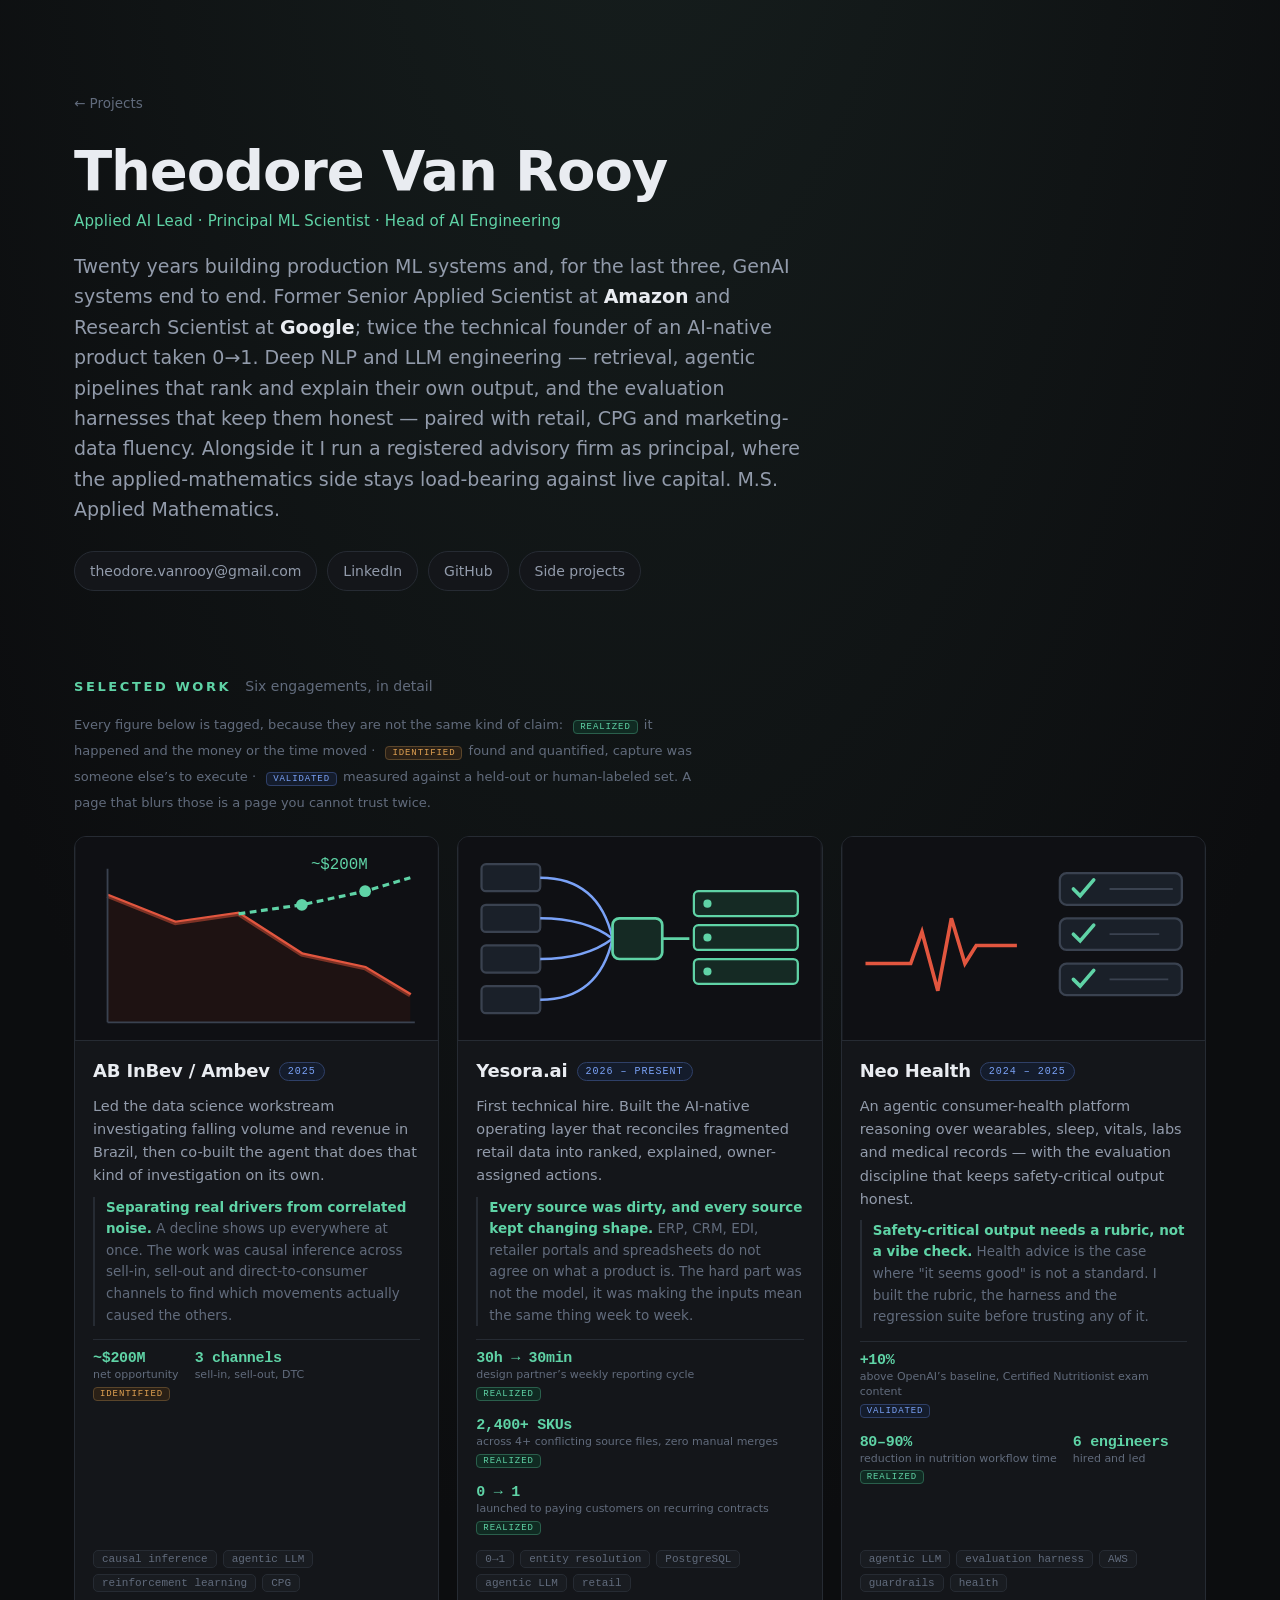
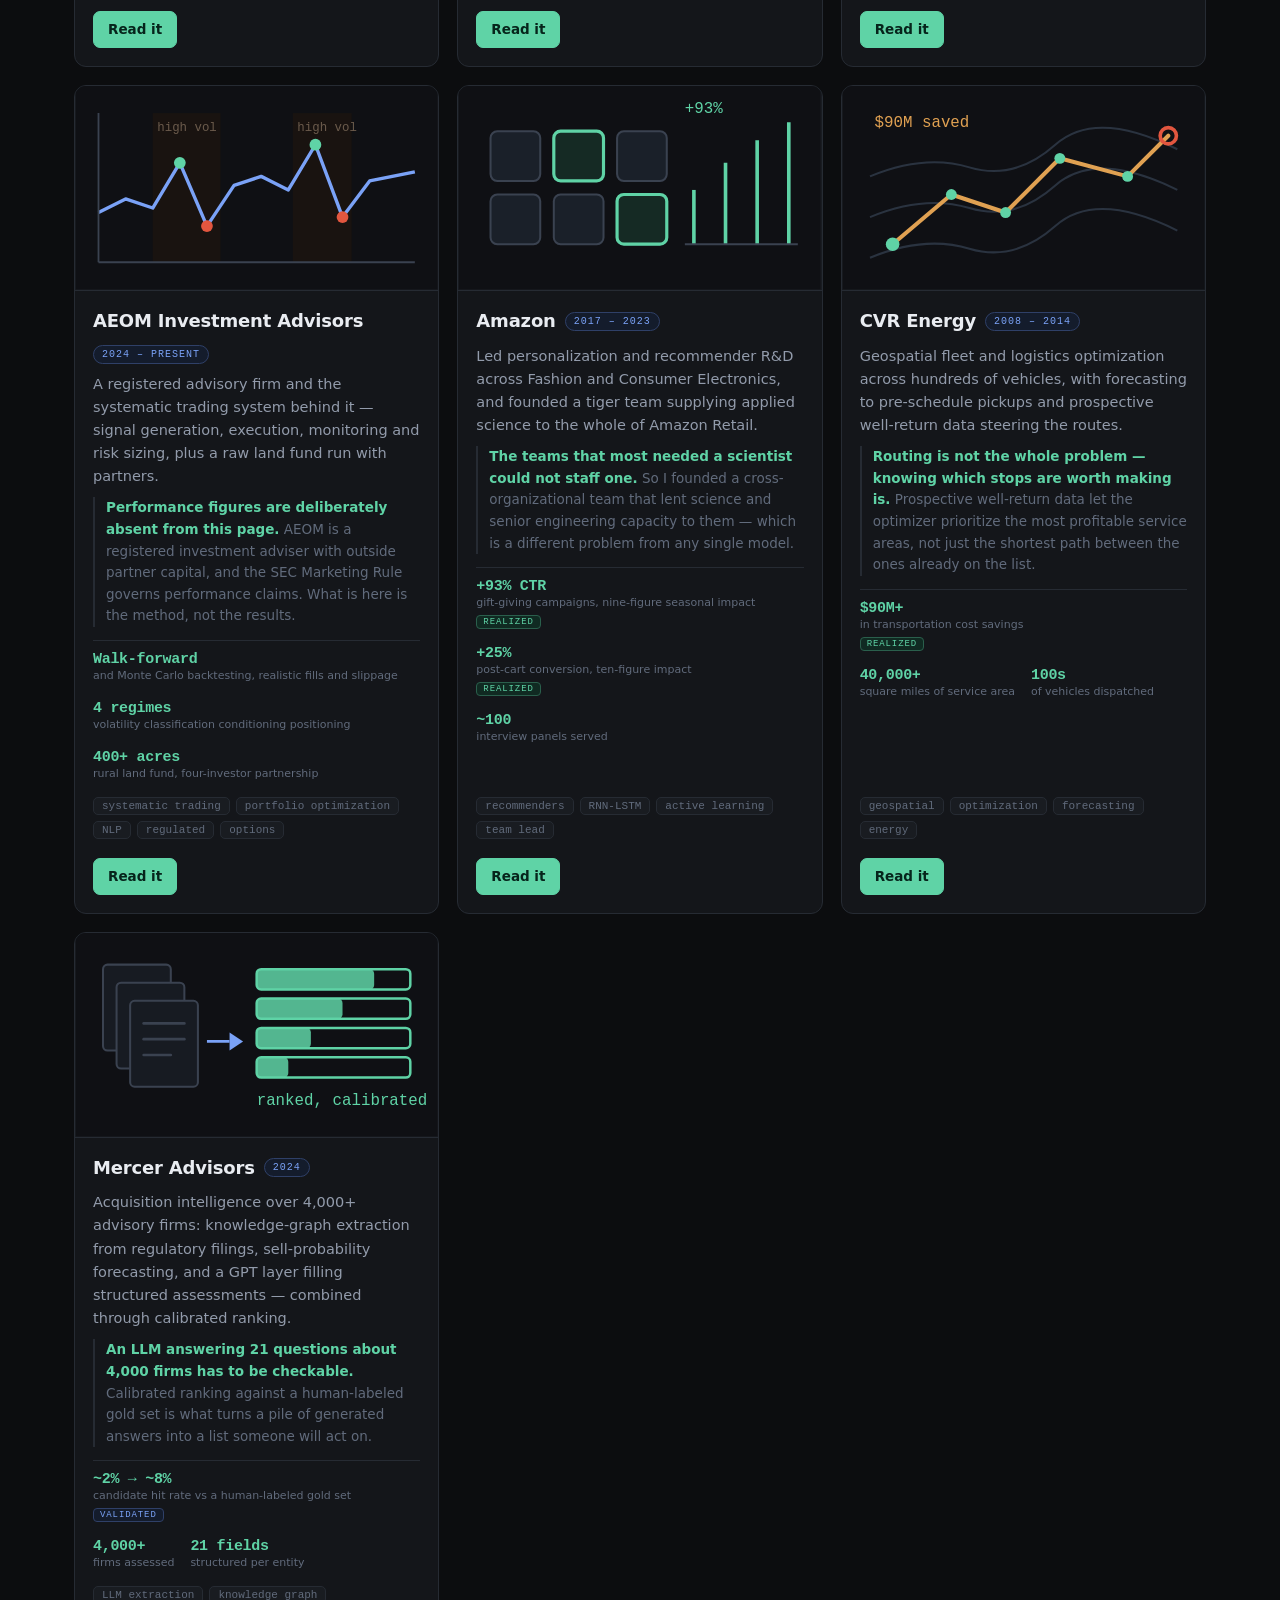
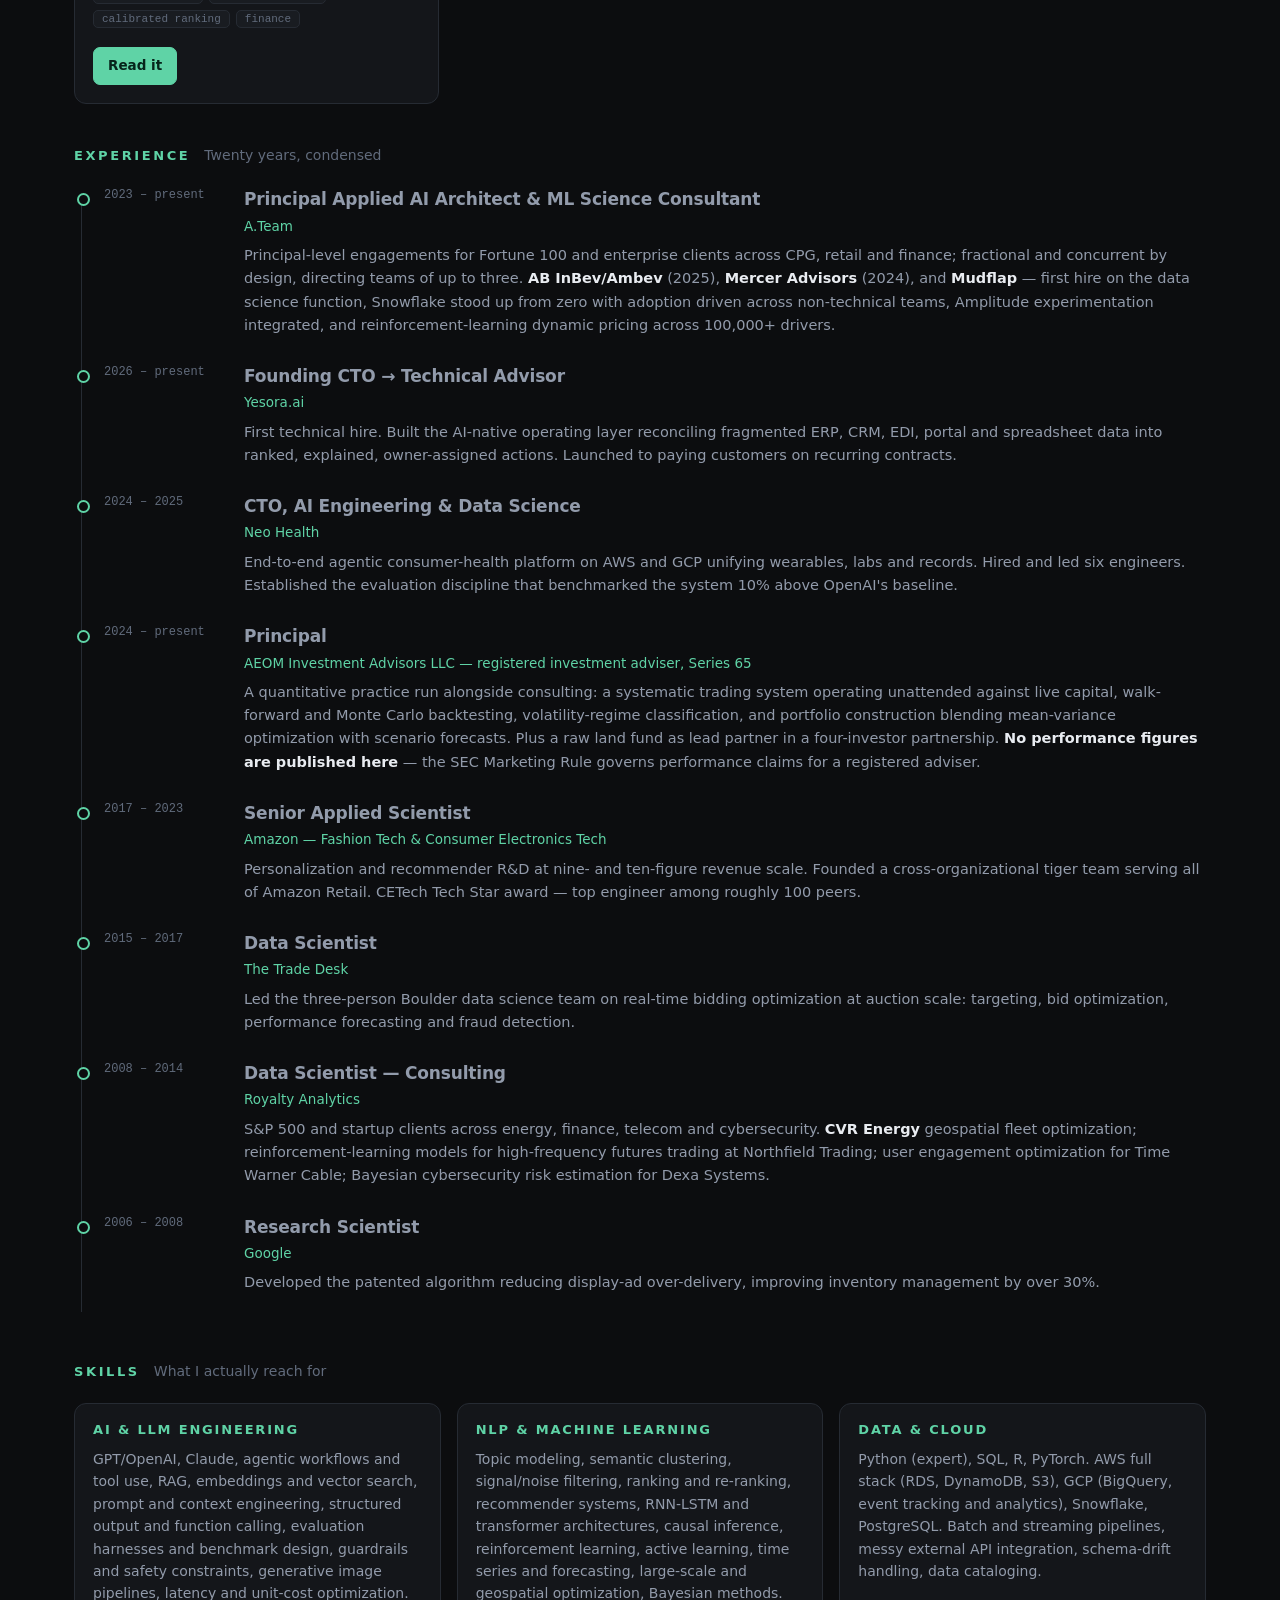
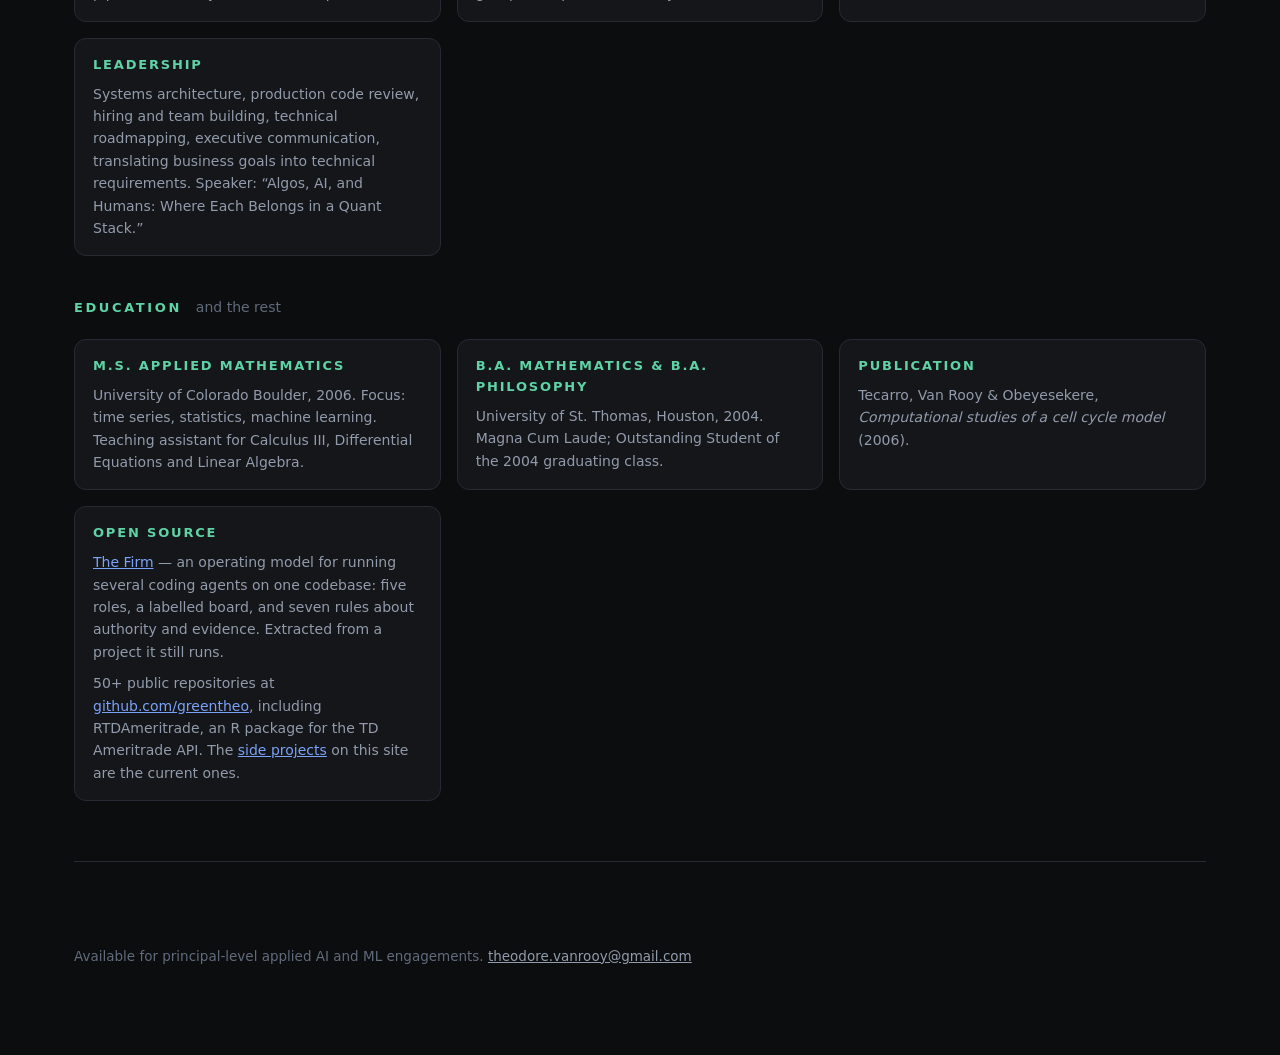
==== work/index.html @ 2c7338ab "Add AEOM Investment Advisors to the CV Principal at a registered investment adviser, listed as metho" ====
<!DOCTYPE html>
<html lang="en">
<head>
<meta charset="utf-8">
<meta name="viewport" content="width=device-width, initial-scale=1">
<meta name="theme-color" content="#0c0d0f">
<title>Theodore Van Rooy — Applied AI &amp; ML</title>
<meta name="description" content="Applied AI lead and principal ML scientist. 20 years of production ML, three of GenAI systems end to end. Formerly Amazon and Google; twice a technical founder.">
<link rel="stylesheet" href="../css/style.css?v=2">
<link rel="stylesheet" href="css/work.css?v=1">
<link rel="icon" href="data:image/svg+xml,<svg xmlns='http://www.w3.org/2000/svg' viewBox='0 0 32 32'><circle cx='16' cy='16' r='11' fill='none' stroke='%235fd3a6' stroke-width='3'/></svg>">
</head>
<body>
<div class="wrap">

<header>
  <a class="back" href="../">&larr; Projects</a>
  <h1>Theodore Van Rooy</h1>
  <p class="role">Applied AI Lead &middot; Principal ML Scientist &middot; Head of AI Engineering</p>
  <p class="lede">Twenty years building production ML systems and, for the last three, GenAI systems
    end to end. Former Senior Applied Scientist at <b>Amazon</b> and Research Scientist at
    <b>Google</b>; twice the technical founder of an AI-native product taken 0&rarr;1. Deep NLP and
    LLM engineering — retrieval, agentic pipelines that rank and explain their own output, and the
    evaluation harnesses that keep them honest — paired with retail, CPG and marketing-data fluency.
    Alongside it I run a registered advisory firm as principal, where the applied-mathematics side
    stays load-bearing against live capital. M.S. Applied Mathematics.</p>
  <div class="links">
    <a href="mailto:theodore.vanrooy@gmail.com">theodore.vanrooy@gmail.com</a>
    <a href="https://linkedin.com/in/theodorev">LinkedIn</a>
    <a href="https://github.com/greentheo">GitHub</a>
    <a href="../">Side projects</a>
  </div>
</header>

<section>
  <div class="shead"><h2>Selected work</h2><p>Six engagements, in detail</p></div>
  <p class="legend">Every figure below is tagged, because they are not the same kind of claim:
    <em class="claim realized">realized</em> it happened and the money or the time moved &middot;
    <em class="claim identified">identified</em> found and quantified, capture was someone
      else&rsquo;s to execute &middot;
    <em class="claim validated">validated</em> measured against a held-out or human-labeled set.
    A page that blurs those is a page you cannot trust twice.</p>
  <div class="grid" id="cases"></div>
</section>

<section>
  <div class="shead"><h2>Experience</h2><p>Twenty years, condensed</p></div>
  <ol class="timeline">
    <li>
      <div class="when">2023 &ndash; present</div>
      <div class="what">
        <h3>Principal Applied AI Architect &amp; ML Science Consultant</h3>
        <p class="org">A.Team</p>
        <p>Principal-level engagements for Fortune 100 and enterprise clients across CPG, retail and
          finance; fractional and concurrent by design, directing teams of up to three.
          <b>AB InBev/Ambev</b> (2025), <b>Mercer Advisors</b> (2024), and <b>Mudflap</b> — first hire
          on the data science function, Snowflake stood up from zero with adoption driven across
          non-technical teams, Amplitude experimentation integrated, and reinforcement-learning
          dynamic pricing across 100,000+ drivers.</p>
      </div>
    </li>
    <li>
      <div class="when">2026 &ndash; present</div>
      <div class="what">
        <h3>Founding CTO &rarr; Technical Advisor</h3>
        <p class="org">Yesora.ai</p>
        <p>First technical hire. Built the AI-native operating layer reconciling fragmented ERP, CRM,
          EDI, portal and spreadsheet data into ranked, explained, owner-assigned actions. Launched
          to paying customers on recurring contracts.</p>
      </div>
    </li>
    <li>
      <div class="when">2024 &ndash; 2025</div>
      <div class="what">
        <h3>CTO, AI Engineering &amp; Data Science</h3>
        <p class="org">Neo Health</p>
        <p>End-to-end agentic consumer-health platform on AWS and GCP unifying wearables, labs and
          records. Hired and led six engineers. Established the evaluation discipline that
          benchmarked the system 10% above OpenAI's baseline.</p>
      </div>
    </li>
    <li>
      <div class="when">2024 &ndash; present</div>
      <div class="what">
        <h3>Principal</h3>
        <p class="org">AEOM Investment Advisors LLC &mdash; registered investment adviser, Series 65</p>
        <p>A quantitative practice run alongside consulting: a systematic trading system operating
          unattended against live capital, walk-forward and Monte Carlo backtesting, volatility-regime
          classification, and portfolio construction blending mean-variance optimization with scenario
          forecasts. Plus a raw land fund as lead partner in a four-investor partnership.
          <b>No performance figures are published here</b> &mdash; the SEC Marketing Rule governs
          performance claims for a registered adviser.</p>
      </div>
    </li>
    <li>
      <div class="when">2017 &ndash; 2023</div>
      <div class="what">
        <h3>Senior Applied Scientist</h3>
        <p class="org">Amazon — Fashion Tech &amp; Consumer Electronics Tech</p>
        <p>Personalization and recommender R&amp;D at nine- and ten-figure revenue scale. Founded a
          cross-organizational tiger team serving all of Amazon Retail. CETech Tech Star award — top
          engineer among roughly 100 peers.</p>
      </div>
    </li>
    <li>
      <div class="when">2015 &ndash; 2017</div>
      <div class="what">
        <h3>Data Scientist</h3>
        <p class="org">The Trade Desk</p>
        <p>Led the three-person Boulder data science team on real-time bidding optimization at
          auction scale: targeting, bid optimization, performance forecasting and fraud detection.</p>
      </div>
    </li>
    <li>
      <div class="when">2008 &ndash; 2014</div>
      <div class="what">
        <h3>Data Scientist — Consulting</h3>
        <p class="org">Royalty Analytics</p>
        <p>S&amp;P 500 and startup clients across energy, finance, telecom and cybersecurity.
          <b>CVR Energy</b> geospatial fleet optimization; reinforcement-learning models for
          high-frequency futures trading at Northfield Trading; user engagement optimization for
          Time Warner Cable; Bayesian cybersecurity risk estimation for Dexa Systems.</p>
      </div>
    </li>
    <li>
      <div class="when">2006 &ndash; 2008</div>
      <div class="what">
        <h3>Research Scientist</h3>
        <p class="org">Google</p>
        <p>Developed the patented algorithm reducing display-ad over-delivery, improving inventory
          management by over 30%.</p>
      </div>
    </li>
  </ol>
</section>

<section>
  <div class="shead"><h2>Skills</h2><p>What I actually reach for</p></div>
  <div class="skills">
    <div class="skill">
      <h4>AI &amp; LLM engineering</h4>
      <p>GPT/OpenAI, Claude, agentic workflows and tool use, RAG, embeddings and vector search,
        prompt and context engineering, structured output and function calling, evaluation harnesses
        and benchmark design, guardrails and safety constraints, generative image pipelines, latency
        and unit-cost optimization.</p>
    </div>
    <div class="skill">
      <h4>NLP &amp; machine learning</h4>
      <p>Topic modeling, semantic clustering, signal/noise filtering, ranking and re-ranking,
        recommender systems, RNN-LSTM and transformer architectures, causal inference, reinforcement
        learning, active learning, time series and forecasting, large-scale and geospatial
        optimization, Bayesian methods.</p>
    </div>
    <div class="skill">
      <h4>Data &amp; cloud</h4>
      <p>Python (expert), SQL, R, PyTorch. AWS full stack (RDS, DynamoDB, S3), GCP (BigQuery, event
        tracking and analytics), Snowflake, PostgreSQL. Batch and streaming pipelines, messy external
        API integration, schema-drift handling, data cataloging.</p>
    </div>
    <div class="skill">
      <h4>Leadership</h4>
      <p>Systems architecture, production code review, hiring and team building, technical
        roadmapping, executive communication, translating business goals into technical requirements.
        Speaker: &ldquo;Algos, AI, and Humans: Where Each Belongs in a Quant Stack.&rdquo;</p>
    </div>
  </div>
</section>

<section>
  <div class="shead"><h2>Education</h2><p>and the rest</p></div>
  <div class="skills">
    <div class="skill">
      <h4>M.S. Applied Mathematics</h4>
      <p>University of Colorado Boulder, 2006. Focus: time series, statistics, machine learning.
        Teaching assistant for Calculus III, Differential Equations and Linear Algebra.</p>
    </div>
    <div class="skill">
      <h4>B.A. Mathematics &amp; B.A. Philosophy</h4>
      <p>University of St. Thomas, Houston, 2004. Magna Cum Laude; Outstanding Student of the 2004
        graduating class.</p>
    </div>
    <div class="skill">
      <h4>Publication</h4>
      <p>Tecarro, Van Rooy &amp; Obeyesekere, <i>Computational studies of a cell cycle model</i>
        (2006).</p>
    </div>
    <div class="skill">
      <h4>Open source</h4>
      <p><a href="https://github.com/greentheo/the-firm">The Firm</a> — an operating model for
        running several coding agents on one codebase: five roles, a labelled board, and seven
        rules about authority and evidence. Extracted from a project it still runs.</p>
      <p style="margin-top:9px">50+ public repositories at
        <a href="https://github.com/greentheo">github.com/greentheo</a>, including RTDAmeritrade,
        an R package for the TD Ameritrade API. The <a href="../">side projects</a> on this site
        are the current ones.</p>
    </div>
  </div>
</section>

<footer>
  <p>Available for principal-level applied AI and ML engagements.
     <a href="mailto:theodore.vanrooy@gmail.com">theodore.vanrooy@gmail.com</a></p>
</footer>

</div>
<script type="module">
import { CASES } from './js/cases.js';
const host = document.getElementById('cases');
host.innerHTML = CASES.map((c) => `
  <article class="card">
    <a href="case.html?id=${c.id}" class="thumblink">
      <svg class="thumb" viewBox="0 0 160 90" role="img" aria-label="${c.title}">${c.svg}</svg>
    </a>
    <div class="body">
      <div class="title"><h3>${c.client}</h3><span class="pill src">${c.period}</span></div>
      <p class="what">${c.summary}</p>
      <p class="why"><b>${c.why}</b> ${c.whyMore}</p>
      <div class="metrics">${c.metrics.map(([n, l, k]) =>
        `<div class="metric"><b>${n}</b><span>${l}</span>${k ? `<em class="claim ${k}">${k}</em>` : ''}</div>`).join('')}</div>
      <div class="tags">${c.tags.map((t) => `<span class="tag">${t}</span>`).join('')}</div>
      <div class="cta"><a class="play" href="case.html?id=${c.id}">Read it</a></div>
    </div>
  </article>`).join('');
</script>
</body>
</html>
---- css/style.css ----
/* A portfolio of things that run in a browser, so the page itself had better
   load instantly and work everywhere. No fonts to fetch, no framework, no
   images — the thumbnails are inline SVG, which is also the house style of
   half the projects on this page. */
:root{
  --bg:#0c0d0f; --card:#14161a; --card-2:#191c21; --line:#262b33;
  --ink:#e9ecf1; --dim:#929bab; --faint:#616b7c;
  --accent:#5fd3a6; --accent-2:#7aa2f7; --warn:#e0a152;
  --radius:12px;
}
*{box-sizing:border-box}
html{scroll-behavior:smooth}
body{margin:0;background:var(--bg);color:var(--ink);
  font:16px/1.6 ui-sans-serif,system-ui,-apple-system,"Segoe UI",sans-serif;
  -webkit-font-smoothing:antialiased;
  background-image:radial-gradient(ellipse 90% 50% at 50% -8%, #17201f 0%, var(--bg) 70%)}
a{color:inherit}

.wrap{max-width:1180px;margin:0 auto;padding:0 24px}

/* ---------- header ---------- */
header{padding:90px 0 54px}
h1{margin:0 0 14px;font-size:clamp(34px,5.5vw,56px);line-height:1.08;letter-spacing:-.02em}
h1 span{color:var(--accent)}
.lede{margin:0;max-width:62ch;font-size:clamp(16px,2vw,19px);color:var(--dim)}
.lede b{color:var(--ink);font-weight:600}
.links{display:flex;gap:10px;flex-wrap:wrap;margin-top:26px}
.links a{display:inline-flex;align-items:center;gap:7px;text-decoration:none;
  background:var(--card);border:1px solid var(--line);color:var(--dim);
  padding:8px 15px;border-radius:999px;font-size:14px;transition:.15s}
.links a:hover{color:var(--ink);border-color:#3a434f;transform:translateY(-1px)}

/* ---------- sections ---------- */
section{padding:30px 0 10px}
.shead{display:flex;align-items:baseline;gap:14px;margin:0 0 20px;flex-wrap:wrap}
.shead h2{margin:0;font-size:13px;letter-spacing:.2em;text-transform:uppercase;color:var(--accent)}
.shead p{margin:0;color:var(--faint);font-size:14px}

/* ---------- cards ---------- */
.grid{display:grid;gap:18px;grid-template-columns:repeat(auto-fill,minmax(310px,1fr))}
.card{display:flex;flex-direction:column;background:var(--card);
  border:1px solid var(--line);border-radius:var(--radius);overflow:hidden;
  transition:.18s}
.card:hover{border-color:#3a434f;transform:translateY(-2px);
  box-shadow:0 14px 34px rgba(0,0,0,.4)}
.thumb{display:block;width:100%;aspect-ratio:16/9;background:var(--card-2);
  border-bottom:1px solid var(--line)}
.body{padding:16px 18px 18px;display:flex;flex-direction:column;flex:1;gap:9px}
.title{display:flex;align-items:center;gap:9px;flex-wrap:wrap}
.title h3{margin:0;font-size:18px;letter-spacing:-.01em}
.what{margin:0;color:var(--dim);font-size:14.5px}
.why{margin:0;color:var(--faint);font-size:13.5px;border-left:2px solid var(--line);
  padding-left:11px}
.why b{color:var(--accent);font-weight:600}
.tags{display:flex;gap:6px;flex-wrap:wrap;margin-top:auto;padding-top:4px}
.tag{font:11px ui-monospace,SFMono-Regular,monospace;color:var(--faint);
  background:var(--card-2);border:1px solid var(--line);padding:2px 8px;border-radius:5px}
.cta{display:flex;gap:9px;flex-wrap:wrap;margin-top:10px}
.cta a{text-decoration:none;font-size:13.5px;padding:7px 14px;border-radius:7px;
  border:1px solid var(--line);color:var(--dim);transition:.15s}
.cta a:hover{color:var(--ink);border-color:#3a434f}
.cta a.play{background:var(--accent);border-color:var(--accent);color:#06241b;font-weight:600}
.cta a.play:hover{filter:brightness(1.07);color:#06241b}

.pill{font:10px ui-monospace,monospace;letter-spacing:.1em;text-transform:uppercase;
  padding:3px 8px;border-radius:999px;border:1px solid}
.pill.live{color:var(--accent);border-color:#2a5f4c;background:#102a22}
.pill.wip{color:var(--warn);border-color:#5a452a;background:#2a2016}
.pill.src{color:var(--accent-2);border-color:#2f4068;background:#141c2c}

footer{padding:70px 0 60px;color:var(--faint);font-size:13.5px;
  border-top:1px solid var(--line);margin-top:50px}
footer a{color:var(--dim)}

@media (max-width:560px){
  header{padding:54px 0 34px}
  .grid{grid-template-columns:1fr}
}

/* A short bio on the project page. The projects are the point here — anyone
   who wants the career goes to /work/. */
.bio{margin:26px 0 0;max-width:66ch;color:var(--dim);font-size:15px;
  padding-left:14px;border-left:2px solid var(--line)}
.bio b{color:var(--ink);font-weight:600}
.bio a{color:var(--accent)}
---- work/css/work.css ----
/* Additions for the resume pages. The card language, pills and grid all come
   from the project page's stylesheet — the two pages should read as one site,
   because a portfolio that looks like two sites is two half portfolios. */

.back{display:inline-block;text-decoration:none;color:var(--faint);font-size:13.5px;
  margin-bottom:26px;transition:.15s}
.back:hover{color:var(--accent)}
header .role{margin:0 0 18px;color:var(--accent);font-size:15px;letter-spacing:.01em}
header h1{margin-bottom:8px}

.thumblink{display:block;text-decoration:none}

/* ---------- metrics ---------- */
.metrics{display:flex;gap:16px;flex-wrap:wrap;padding:10px 0 2px;
  border-top:1px solid var(--line);margin-top:4px}
.metric{display:flex;flex-direction:column;gap:1px;min-width:0}
.metric b{font:600 15px ui-monospace,SFMono-Regular,monospace;color:var(--accent);
  letter-spacing:-.02em}
.metric span{font-size:11px;color:var(--faint);line-height:1.35}

/* ---------- timeline ---------- */
.timeline{list-style:none;margin:0;padding:0;position:relative}
.timeline::before{content:"";position:absolute;left:7px;top:8px;bottom:8px;width:1px;
  background:var(--line)}
.timeline li{display:flex;gap:22px;padding:0 0 26px 30px;position:relative;flex-wrap:wrap}
.timeline li::before{content:"";position:absolute;left:3px;top:7px;width:9px;height:9px;
  border-radius:50%;background:var(--bg);border:2px solid var(--accent)}
.timeline .when{flex:0 0 118px;font:12px ui-monospace,SFMono-Regular,monospace;
  color:var(--faint);padding-top:2px}
.timeline .what{flex:1 1 360px;min-width:0}
.timeline h3{margin:0 0 2px;font-size:17px;letter-spacing:-.01em}
.timeline .org{margin:0 0 7px;color:var(--accent);font-size:13.5px}
.timeline p{margin:0;color:var(--dim);font-size:14.5px}
.timeline p b{color:var(--ink);font-weight:600}

/* ---------- skills / education ---------- */
.skills{display:grid;gap:16px;grid-template-columns:repeat(auto-fit,minmax(290px,1fr))}
.skill{background:var(--card);border:1px solid var(--line);border-radius:var(--radius);
  padding:16px 18px}
.skill h4{margin:0 0 7px;font-size:13px;letter-spacing:.14em;text-transform:uppercase;
  color:var(--accent)}
.skill p{margin:0;color:var(--dim);font-size:14px}
.skill a{color:var(--accent-2)}

/* ---------- a single case study ---------- */
.case{max-width:780px}
.case .kicker{font:12px ui-monospace,SFMono-Regular,monospace;color:var(--accent);
  letter-spacing:.14em;text-transform:uppercase;margin:0 0 10px}
.case h1{font-size:clamp(28px,4.4vw,42px);margin:0 0 12px}
.case .meta{margin:0 0 26px;color:var(--faint);font-size:14px}
.case .hero{width:100%;aspect-ratio:16/9;max-height:270px;background:#0f1014;
  border:1px solid var(--line);border-radius:var(--radius);margin-bottom:28px}
.case .metrics{border-top:0;border-bottom:1px solid var(--line);gap:30px;
  padding:0 0 22px;margin:0 0 28px}
.case .metric b{font-size:24px}
.case .metric span{font-size:12px}
.case section{padding:0 0 22px}
.case h2{font-size:13px;letter-spacing:.18em;text-transform:uppercase;color:var(--accent);
  margin:0 0 8px}
.case p.body{margin:0;color:var(--dim);font-size:16px;line-height:1.7}
.case .nav{display:flex;gap:10px;flex-wrap:wrap;padding-top:14px;border-top:1px solid var(--line)}

@media (max-width:560px){
  .timeline .when{flex:0 0 100%}
  .timeline li{gap:6px}
  .case .metrics{gap:18px}
  .case .metric b{font-size:19px}
}

/* Used by the prev/next links on a case study. */
.mini{display:inline-flex;align-items:center;gap:7px;text-decoration:none;
  background:var(--card);border:1px solid var(--line);color:var(--dim);
  padding:8px 15px;border-radius:999px;font-size:13.5px;transition:.15s}
.mini:hover{color:var(--ink);border-color:#3a434f}

/* ---------- claim types ---------- */
/* A realized number and an identified one are different claims. Saying which
   is which costs a word and buys the reader a reason to believe the rest. */
.claim{font:9px ui-monospace,SFMono-Regular,monospace;font-style:normal;
  letter-spacing:.1em;text-transform:uppercase;padding:1px 6px;border-radius:4px;
  border:1px solid;align-self:flex-start;margin-top:3px}
.claim.realized{color:var(--accent);border-color:#2a5f4c;background:#102a22}
.claim.identified{color:var(--warn);border-color:#5a452a;background:#2a2016}
.claim.validated{color:var(--accent-2);border-color:#2f4068;background:#141c2c}
.legend{margin:-6px 0 20px;color:var(--faint);font-size:13px;line-height:2;max-width:78ch}
.legend .claim{margin:0 2px 0 6px}
.case .metrics .claim{font-size:9px}
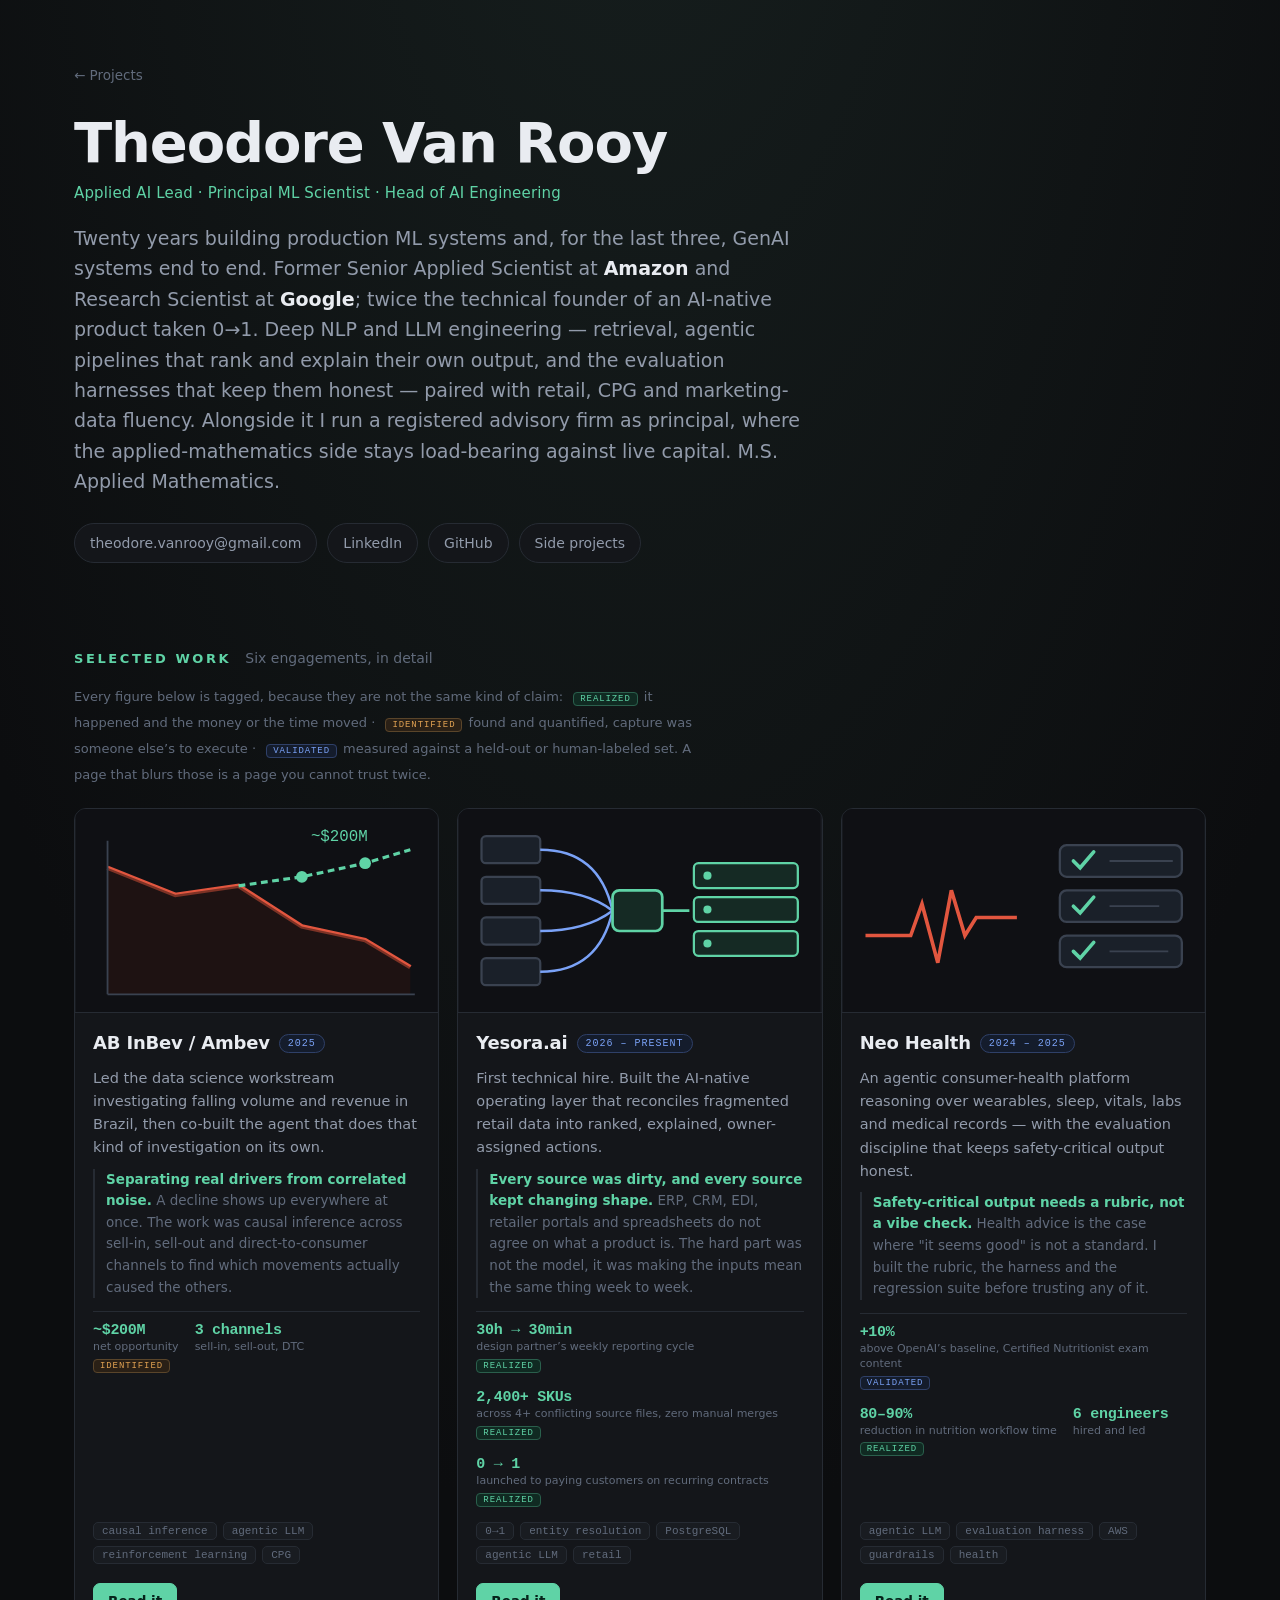
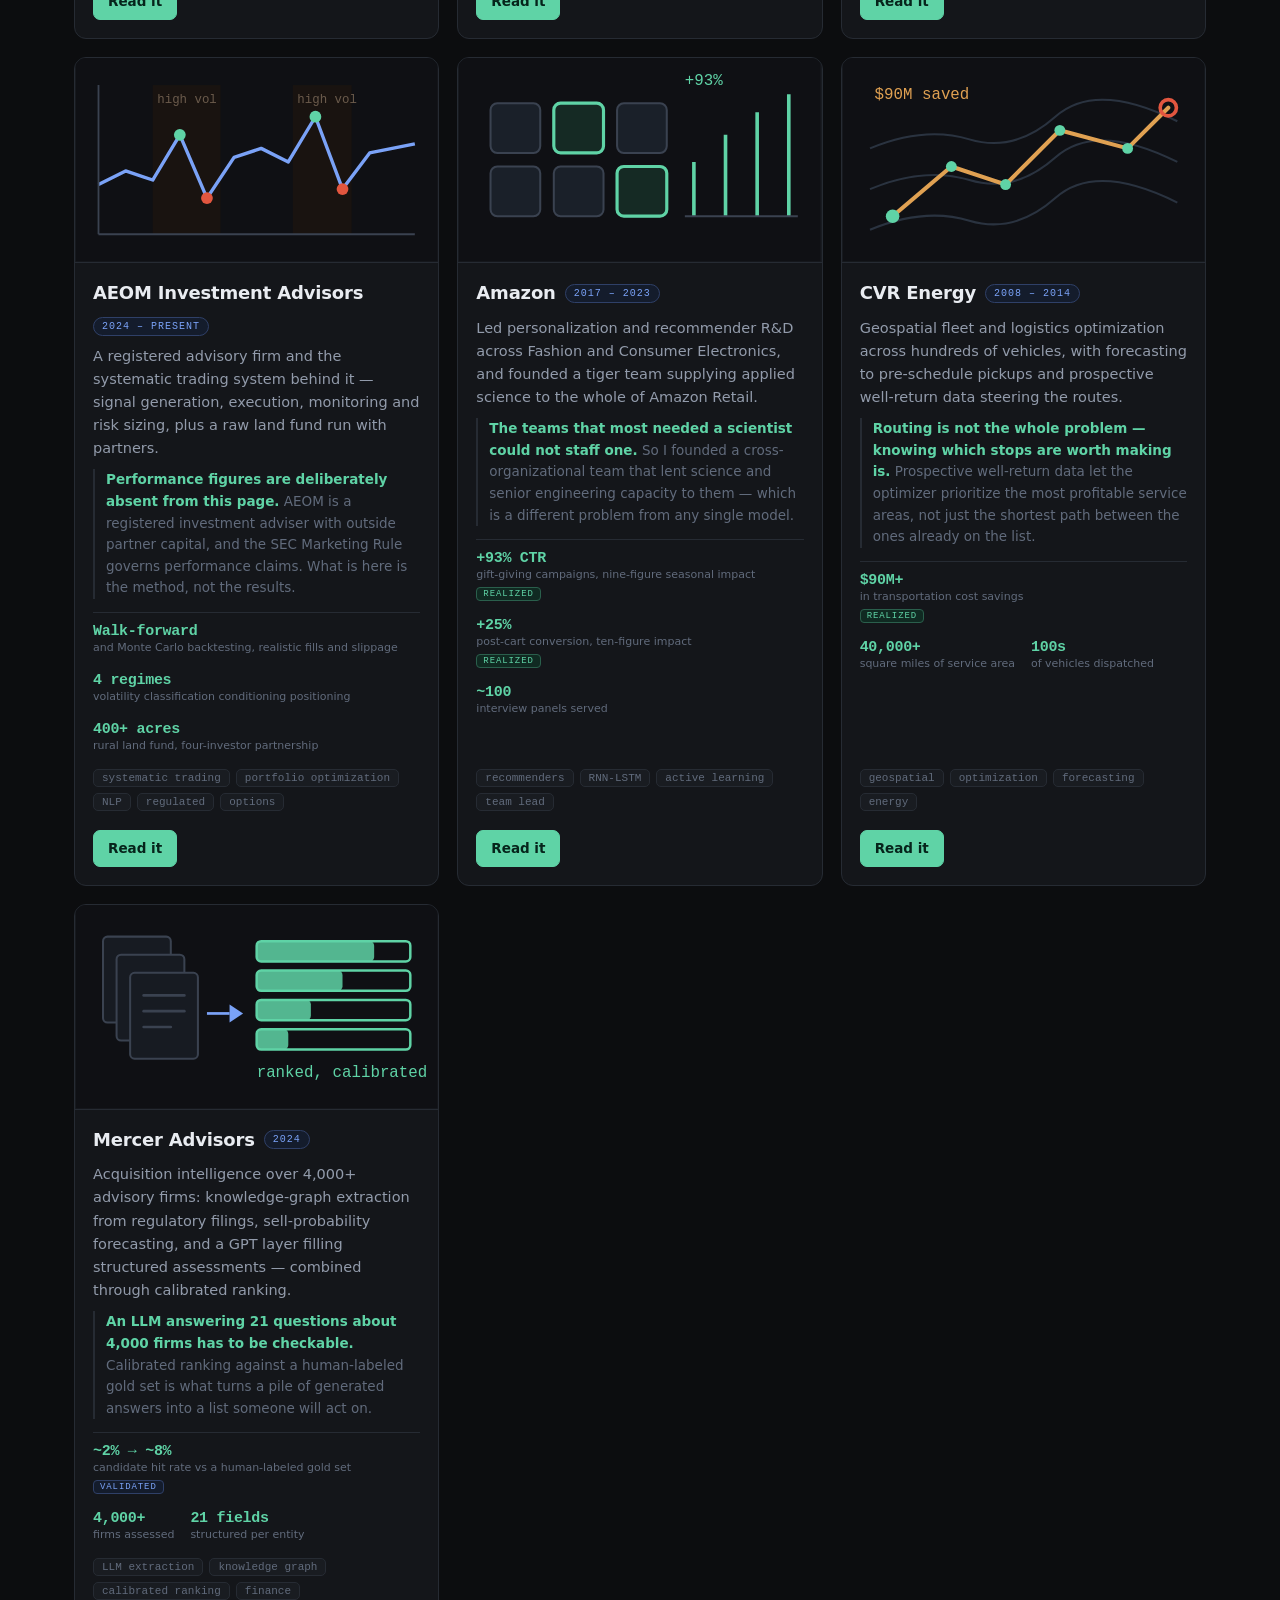
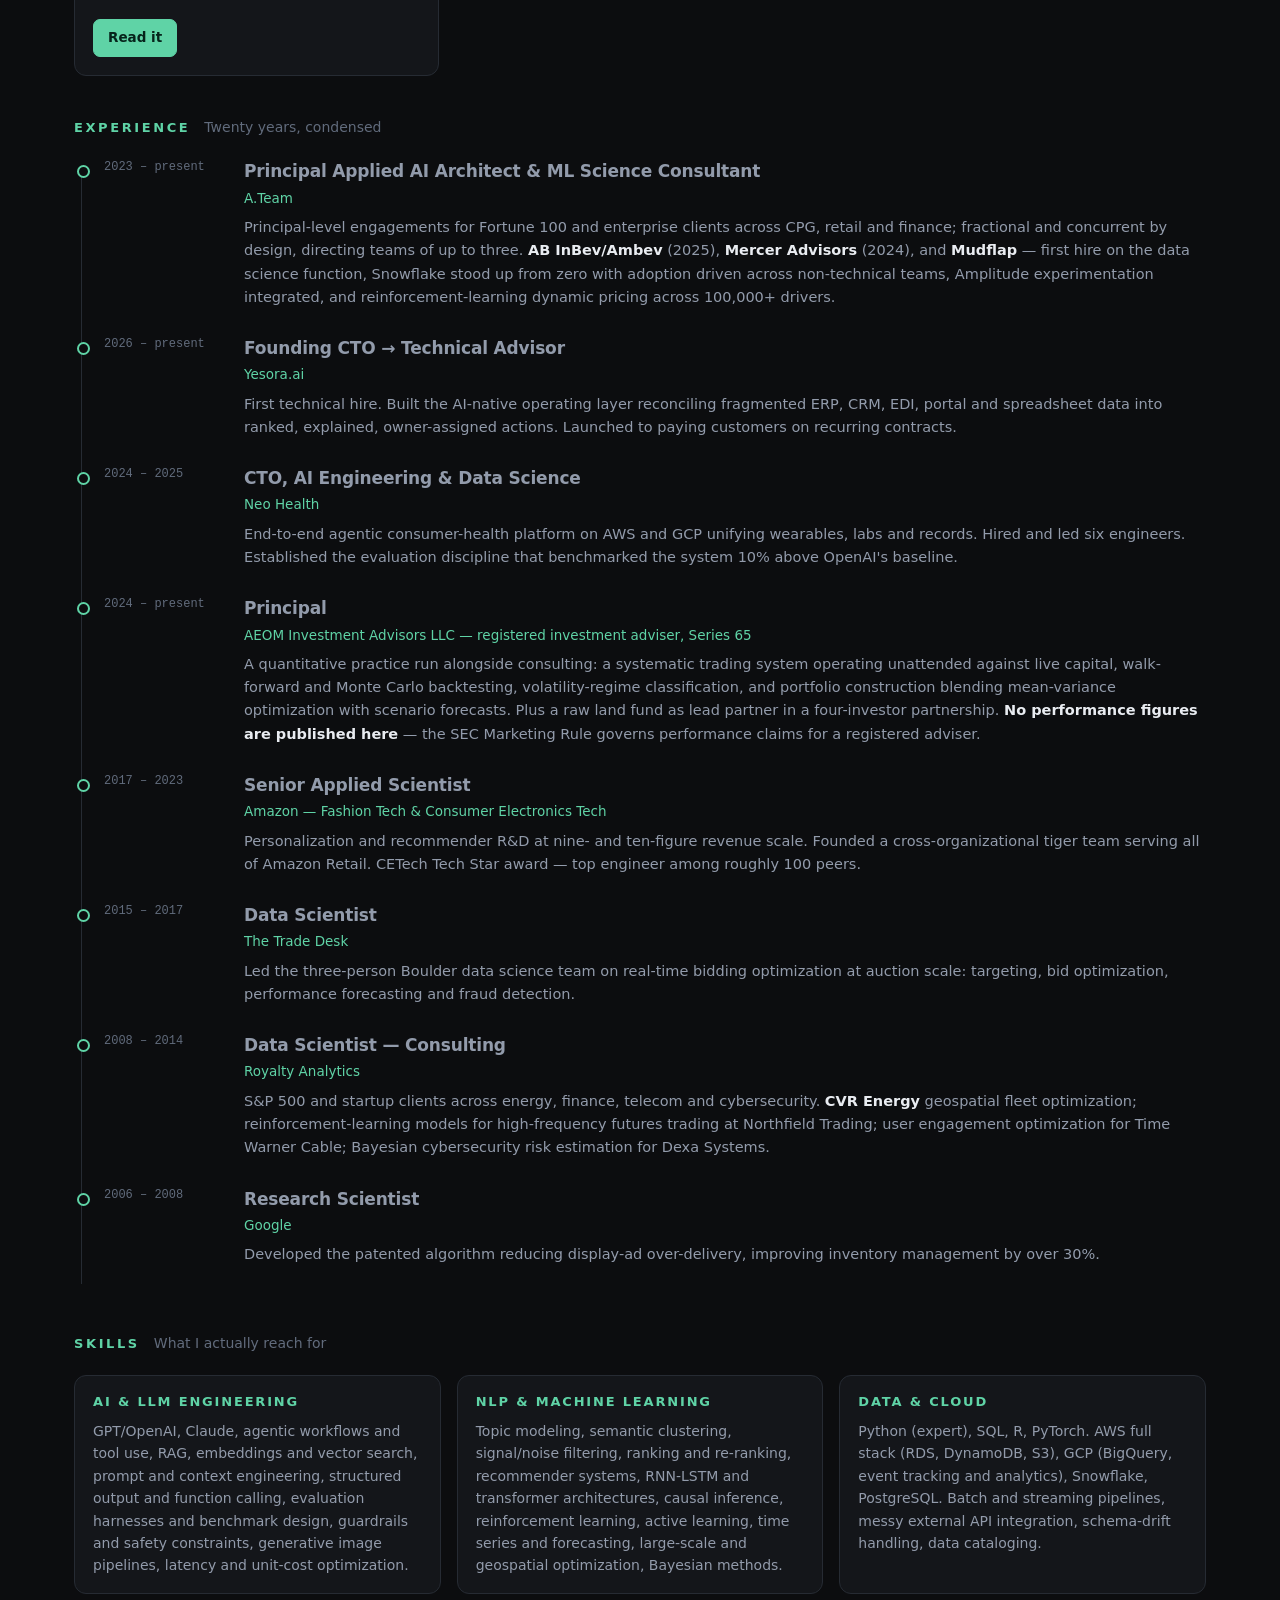
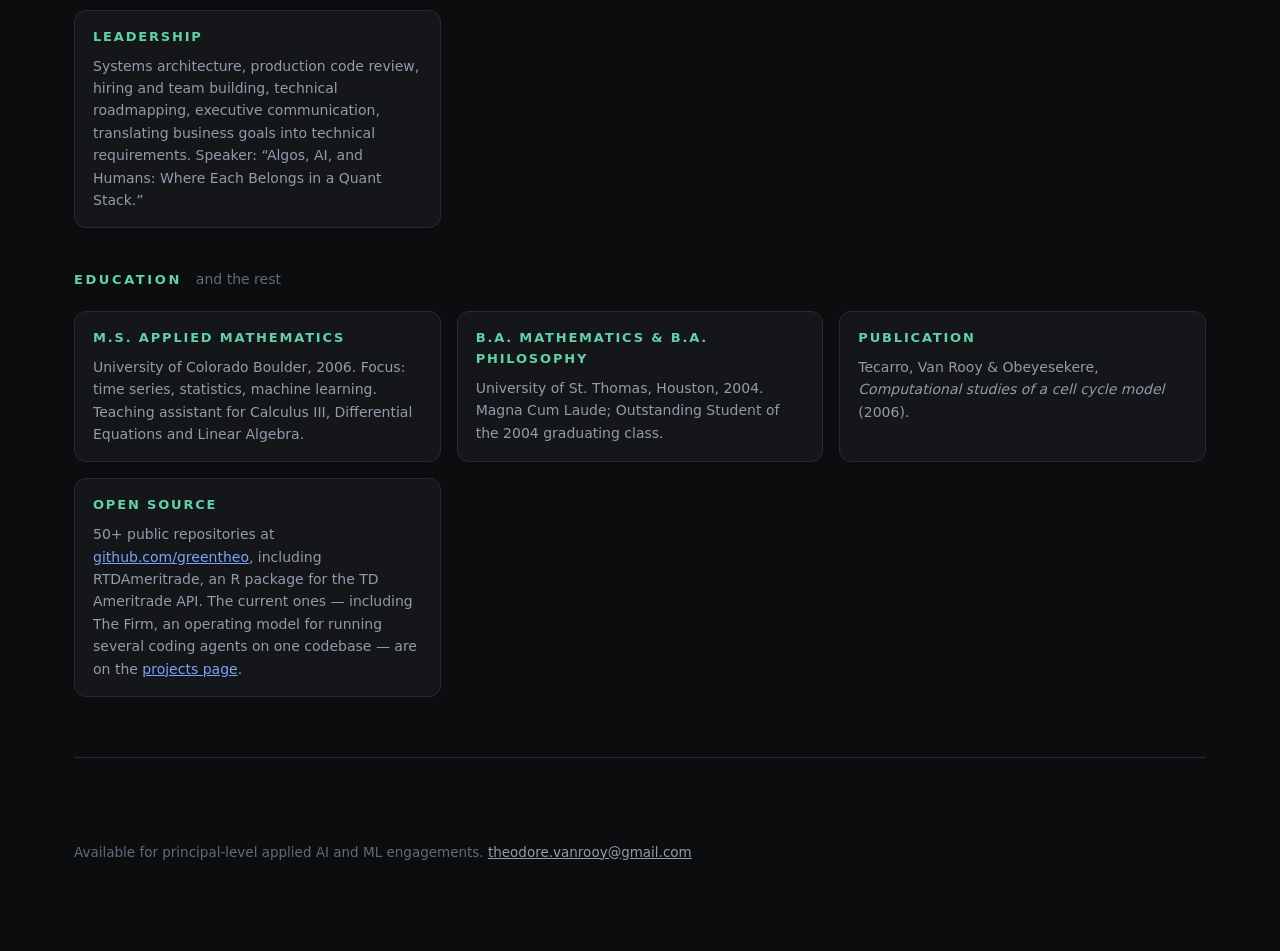
==== commit e217f911: "Reframe the landing page and add Langue The headline and lede said "hobby", which undersold work mea" ====
--- a/work/index.html
+++ b/work/index.html
@@ -186,13 +186,11 @@
     </div>
     <div class="skill">
       <h4>Open source</h4>
-      <p><a href="https://github.com/greentheo/the-firm">The Firm</a> — an operating model for
-        running several coding agents on one codebase: five roles, a labelled board, and seven
-        rules about authority and evidence. Extracted from a project it still runs.</p>
-      <p style="margin-top:9px">50+ public repositories at
+      <p>50+ public repositories at
         <a href="https://github.com/greentheo">github.com/greentheo</a>, including RTDAmeritrade,
-        an R package for the TD Ameritrade API. The <a href="../">side projects</a> on this site
-        are the current ones.</p>
+        an R package for the TD Ameritrade API. The current ones — including The Firm, an operating
+        model for running several coding agents on one codebase — are on the
+        <a href="../">projects page</a>.</p>
     </div>
   </div>
 </section>
--- a/css/style.css
+++ b/css/style.css
@@ -18,8 +18,20 @@
 
 .wrap{max-width:1180px;margin:0 auto;padding:0 24px}
 
+/* ---------- top bar ----------
+   Anyone who came here to hire rather than to play should find the CV without
+   scrolling, so it sits above the headline rather than in the link row. */
+.topbar{display:flex;align-items:center;justify-content:space-between;gap:16px;
+  padding:20px 0 0}
+.topbar .whoami{font-size:14px;letter-spacing:.02em;color:var(--faint)}
+.topbar .cv{display:inline-flex;align-items:center;gap:7px;text-decoration:none;
+  font-size:14px;font-weight:600;padding:8px 16px;border-radius:999px;
+  color:#06241b;background:var(--accent);border:1px solid var(--accent);
+  transition:.15s}
+.topbar .cv:hover{filter:brightness(1.07);transform:translateY(-1px)}
+
 /* ---------- header ---------- */
-header{padding:90px 0 54px}
+header{padding:62px 0 54px}
 h1{margin:0 0 14px;font-size:clamp(34px,5.5vw,56px);line-height:1.08;letter-spacing:-.02em}
 h1 span{color:var(--accent)}
 .lede{margin:0;max-width:62ch;font-size:clamp(16px,2vw,19px);color:var(--dim)}
@@ -52,6 +64,12 @@
 .why{margin:0;color:var(--faint);font-size:13.5px;border-left:2px solid var(--line);
   padding-left:11px}
 .why b{color:var(--accent);font-weight:600}
+/* A deliberately public invite code — the app is invite-only, and a visitor
+   who cannot get in has no way to judge the project. */
+.invite{margin:0;font-size:13px;color:var(--dim)}
+.invite code{font:12px ui-monospace,SFMono-Regular,monospace;color:var(--accent);
+  background:var(--card-2);border:1px solid var(--line);border-radius:5px;
+  padding:2px 7px;letter-spacing:.06em;white-space:nowrap}
 .tags{display:flex;gap:6px;flex-wrap:wrap;margin-top:auto;padding-top:4px}
 .tag{font:11px ui-monospace,SFMono-Regular,monospace;color:var(--faint);
   background:var(--card-2);border:1px solid var(--line);padding:2px 8px;border-radius:5px}
@@ -73,7 +91,7 @@
 footer a{color:var(--dim)}
 
 @media (max-width:560px){
-  header{padding:54px 0 34px}
+  header{padding:38px 0 34px}
   .grid{grid-template-columns:1fr}
 }
 
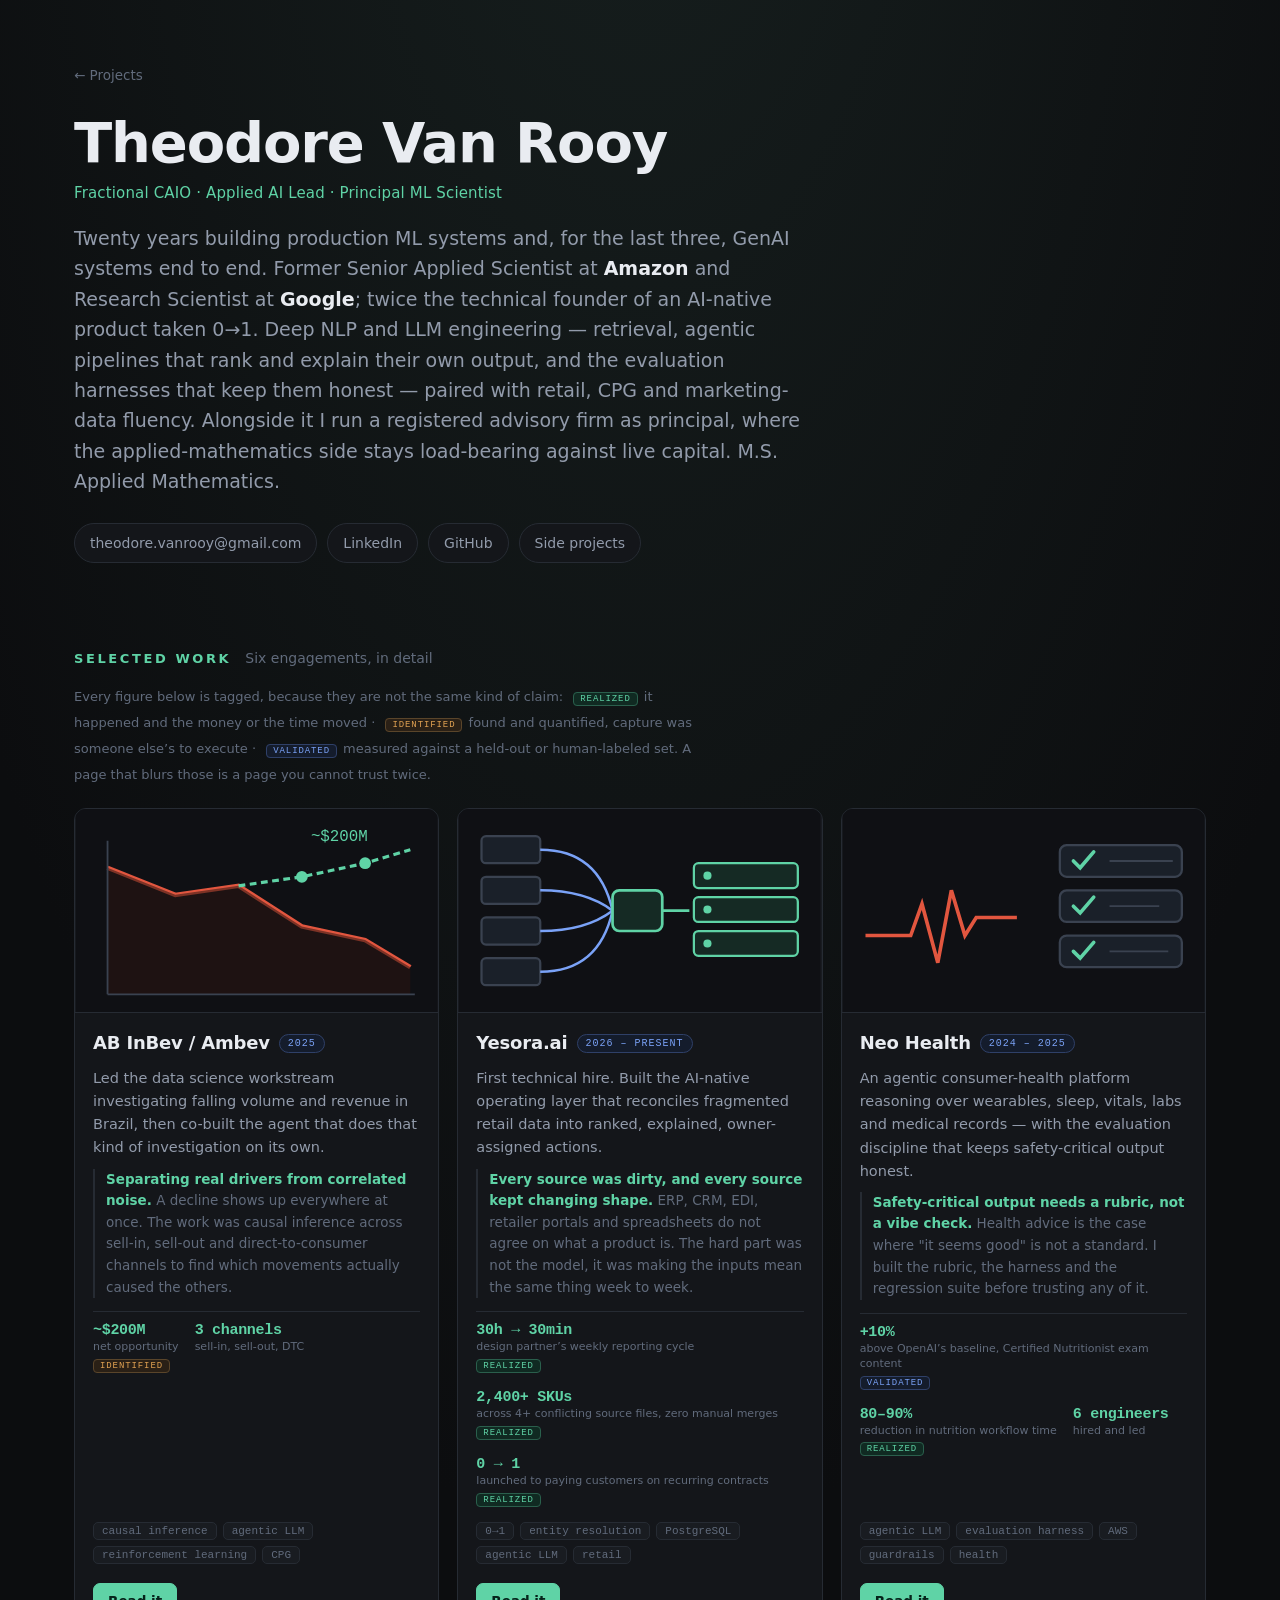
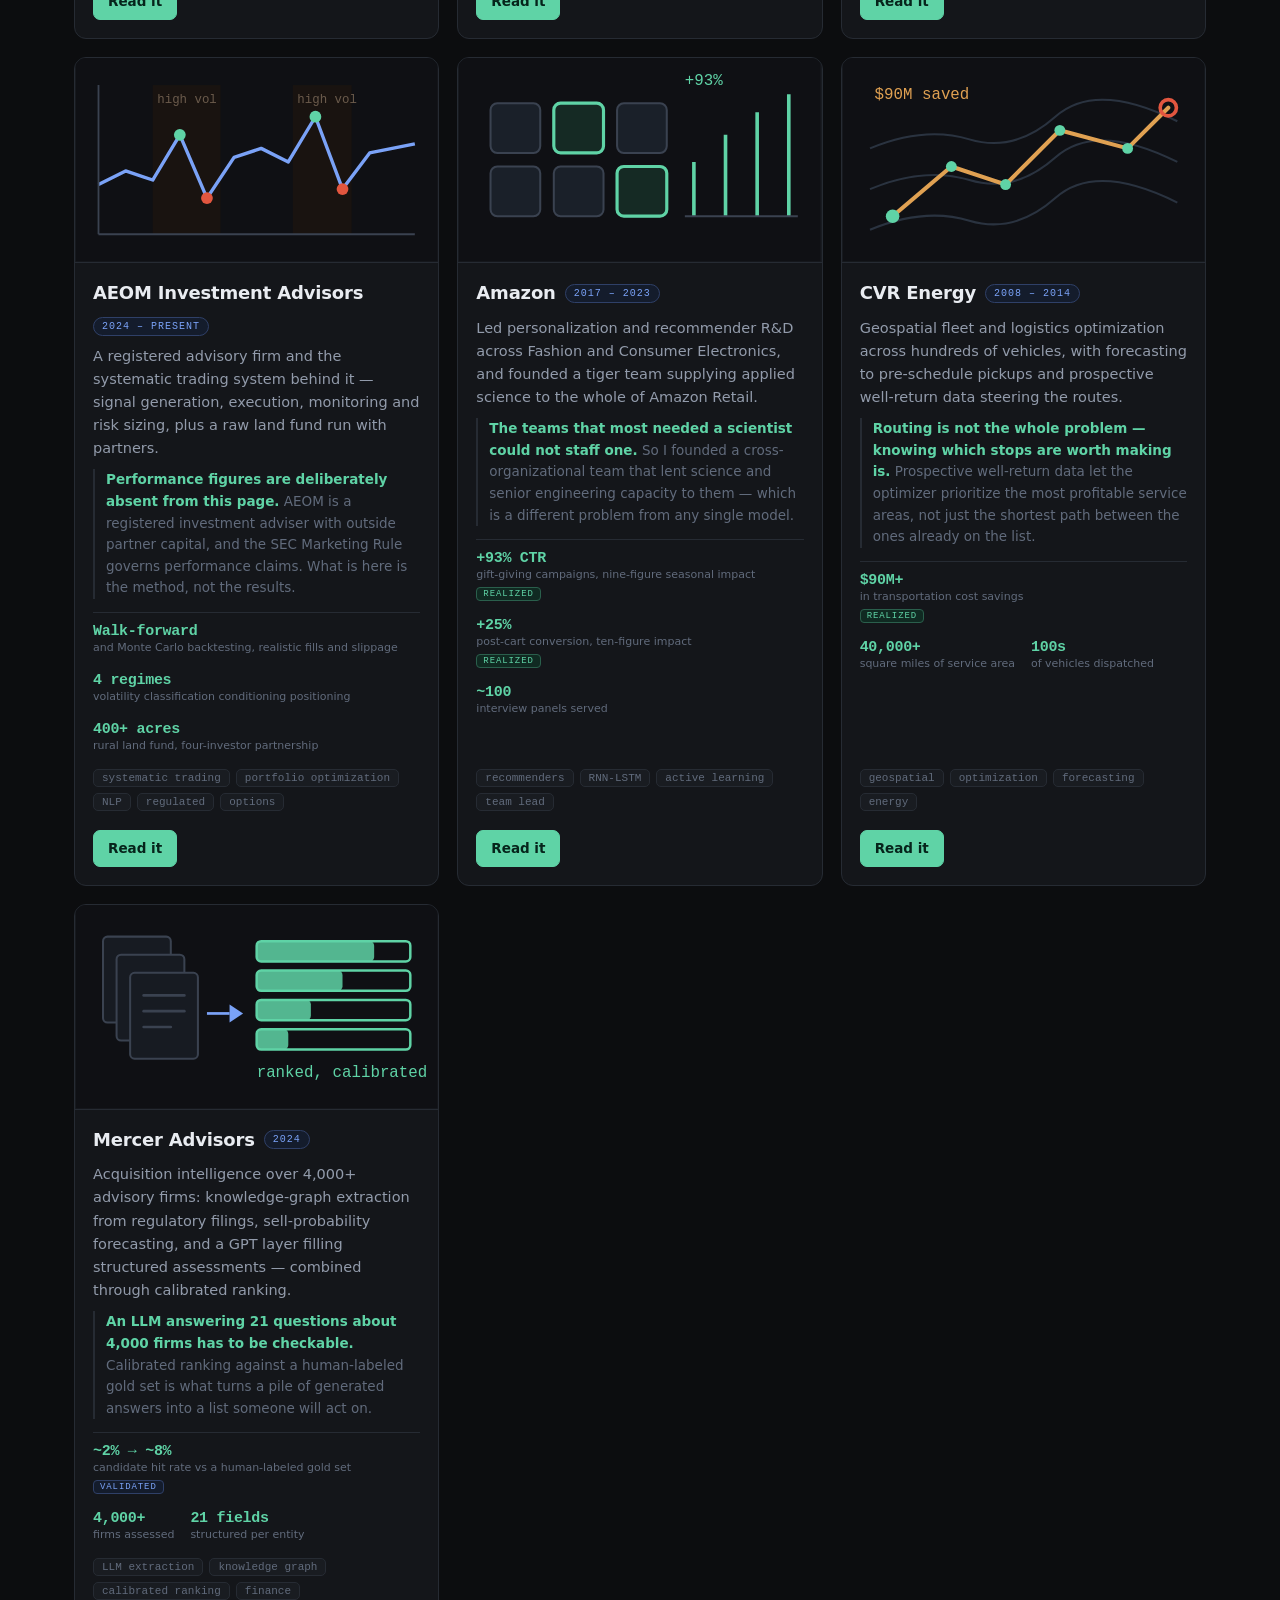
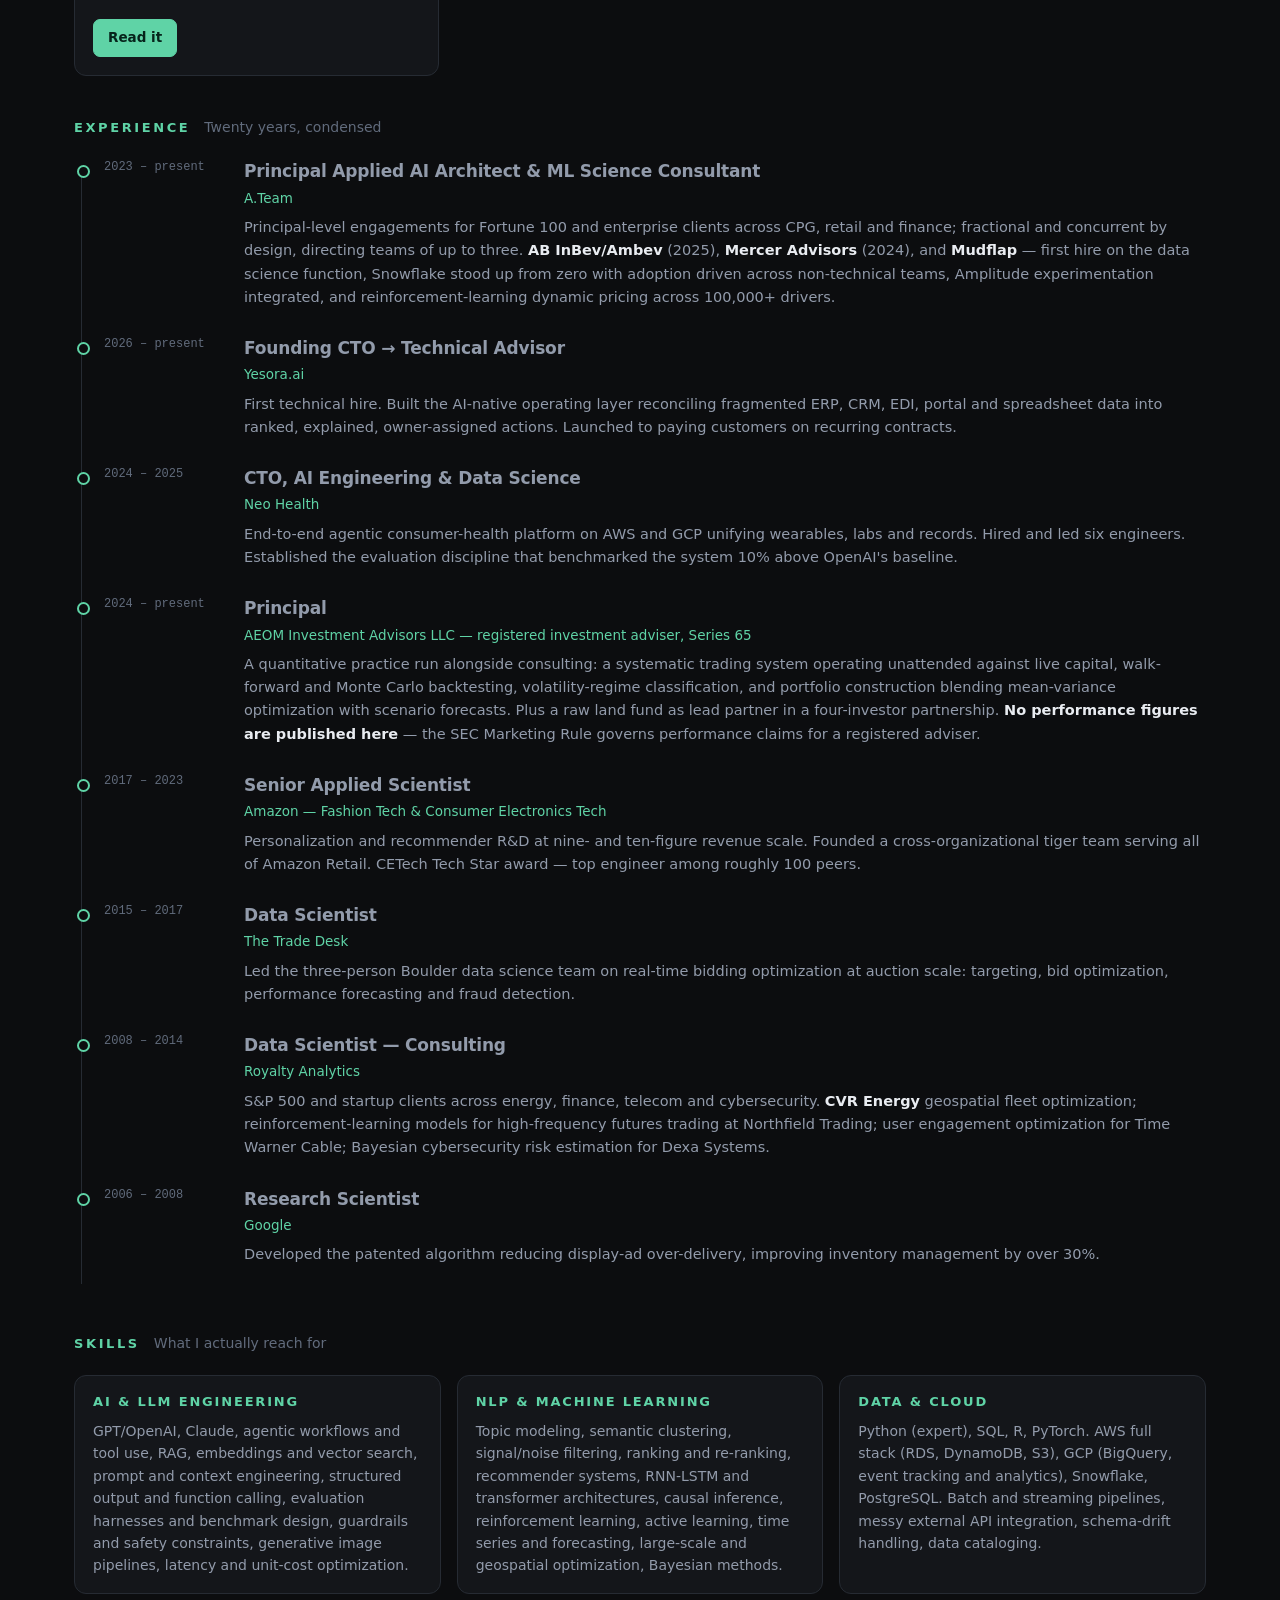
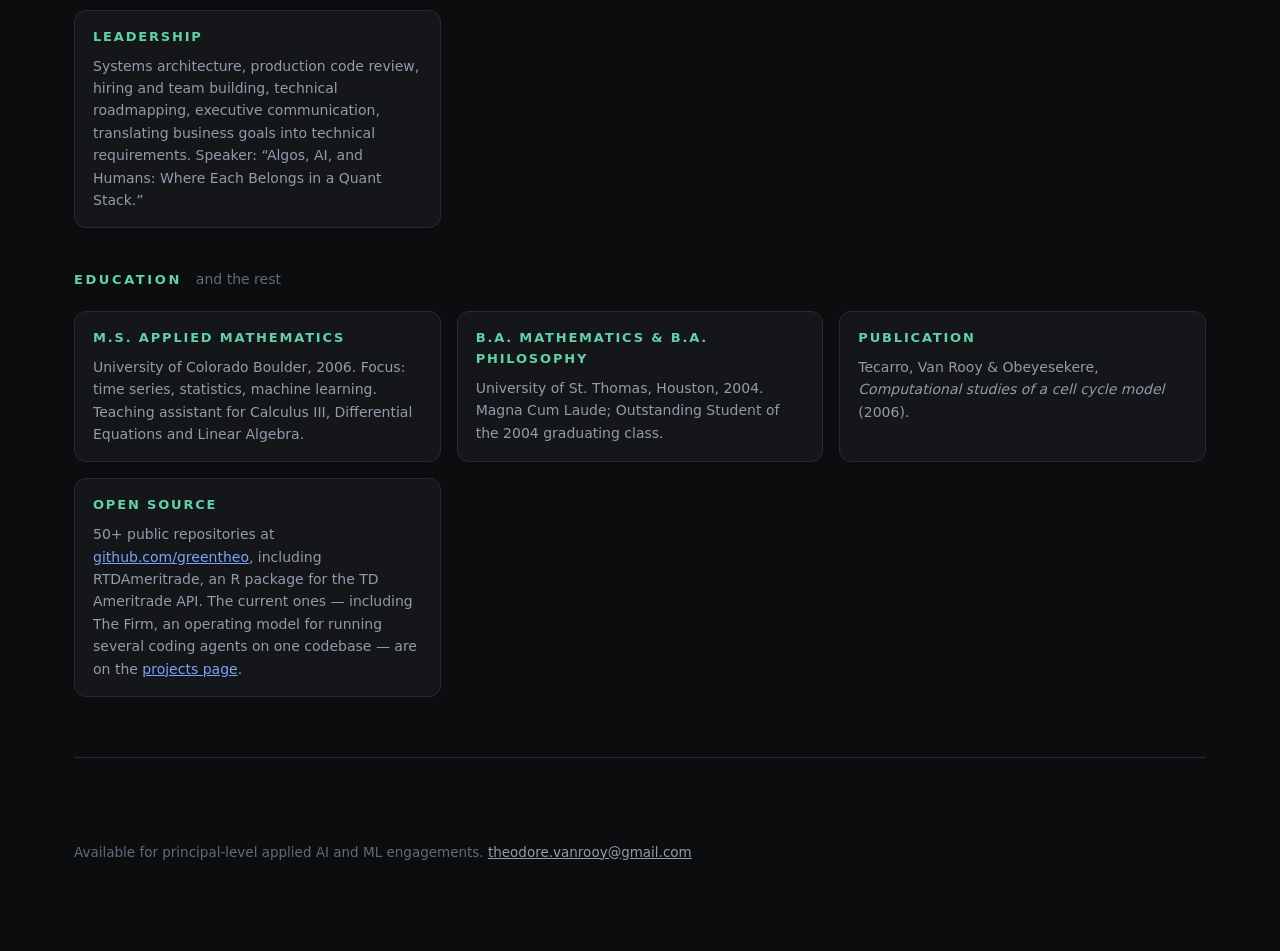
==== commit 596b0bf0: "Lead the role line with Fractional CAIO Replaces Head of AI Engineering, and goes first — it is the " ====
--- a/work/index.html
+++ b/work/index.html
@@ -6,7 +6,7 @@
 <meta name="theme-color" content="#0c0d0f">
 <title>Theodore Van Rooy — Applied AI &amp; ML</title>
 <meta name="description" content="Applied AI lead and principal ML scientist. 20 years of production ML, three of GenAI systems end to end. Formerly Amazon and Google; twice a technical founder.">
-<link rel="stylesheet" href="../css/style.css?v=2">
+<link rel="stylesheet" href="../css/style.css?v=4">
 <link rel="stylesheet" href="css/work.css?v=1">
 <link rel="icon" href="data:image/svg+xml,<svg xmlns='http://www.w3.org/2000/svg' viewBox='0 0 32 32'><circle cx='16' cy='16' r='11' fill='none' stroke='%235fd3a6' stroke-width='3'/></svg>">
 </head>
@@ -16,7 +16,7 @@
 <header>
   <a class="back" href="../">&larr; Projects</a>
   <h1>Theodore Van Rooy</h1>
-  <p class="role">Applied AI Lead &middot; Principal ML Scientist &middot; Head of AI Engineering</p>
+  <p class="role">Fractional CAIO &middot; Applied AI Lead &middot; Principal ML Scientist</p>
   <p class="lede">Twenty years building production ML systems and, for the last three, GenAI systems
     end to end. Former Senior Applied Scientist at <b>Amazon</b> and Research Scientist at
     <b>Google</b>; twice the technical founder of an AI-native product taken 0&rarr;1. Deep NLP and
--- a/css/style.css
+++ b/css/style.css
@@ -23,7 +23,7 @@
    scrolling, so it sits above the headline rather than in the link row. */
 .topbar{display:flex;align-items:center;justify-content:space-between;gap:16px;
   padding:20px 0 0}
-.topbar .whoami{font-size:14px;letter-spacing:.02em;color:var(--faint)}
+.topbar .whoami{font-size:17px;font-weight:600;letter-spacing:-.01em;color:var(--ink)}
 .topbar .cv{display:inline-flex;align-items:center;gap:7px;text-decoration:none;
   font-size:14px;font-weight:600;padding:8px 16px;border-radius:999px;
   color:#06241b;background:var(--accent);border:1px solid var(--accent);
@@ -34,6 +34,7 @@
 header{padding:62px 0 54px}
 h1{margin:0 0 14px;font-size:clamp(34px,5.5vw,56px);line-height:1.08;letter-spacing:-.02em}
 h1 span{color:var(--accent)}
+header .role{margin:0 0 16px;color:var(--accent);font-size:15px;letter-spacing:.01em}
 .lede{margin:0;max-width:62ch;font-size:clamp(16px,2vw,19px);color:var(--dim)}
 .lede b{color:var(--ink);font-weight:600}
 .links{display:flex;gap:10px;flex-wrap:wrap;margin-top:26px}
@@ -95,9 +96,9 @@
   .grid{grid-template-columns:1fr}
 }
 
-/* A short bio on the project page. The projects are the point here — anyone
-   who wants the career goes to /work/. */
-.bio{margin:26px 0 0;max-width:66ch;color:var(--dim);font-size:15px;
-  padding-left:14px;border-left:2px solid var(--line)}
+/* The second paragraph of the header: what this page is, after the bio that
+   opens it. Plain body text, a step down from the lede but not a pull quote.
+   Anyone who wants the full career goes to /work/. */
+.bio{margin:20px 0 0;max-width:62ch;color:var(--dim);font-size:clamp(15px,1.8vw,17px)}
 .bio b{color:var(--ink);font-weight:600}
 .bio a{color:var(--accent)}
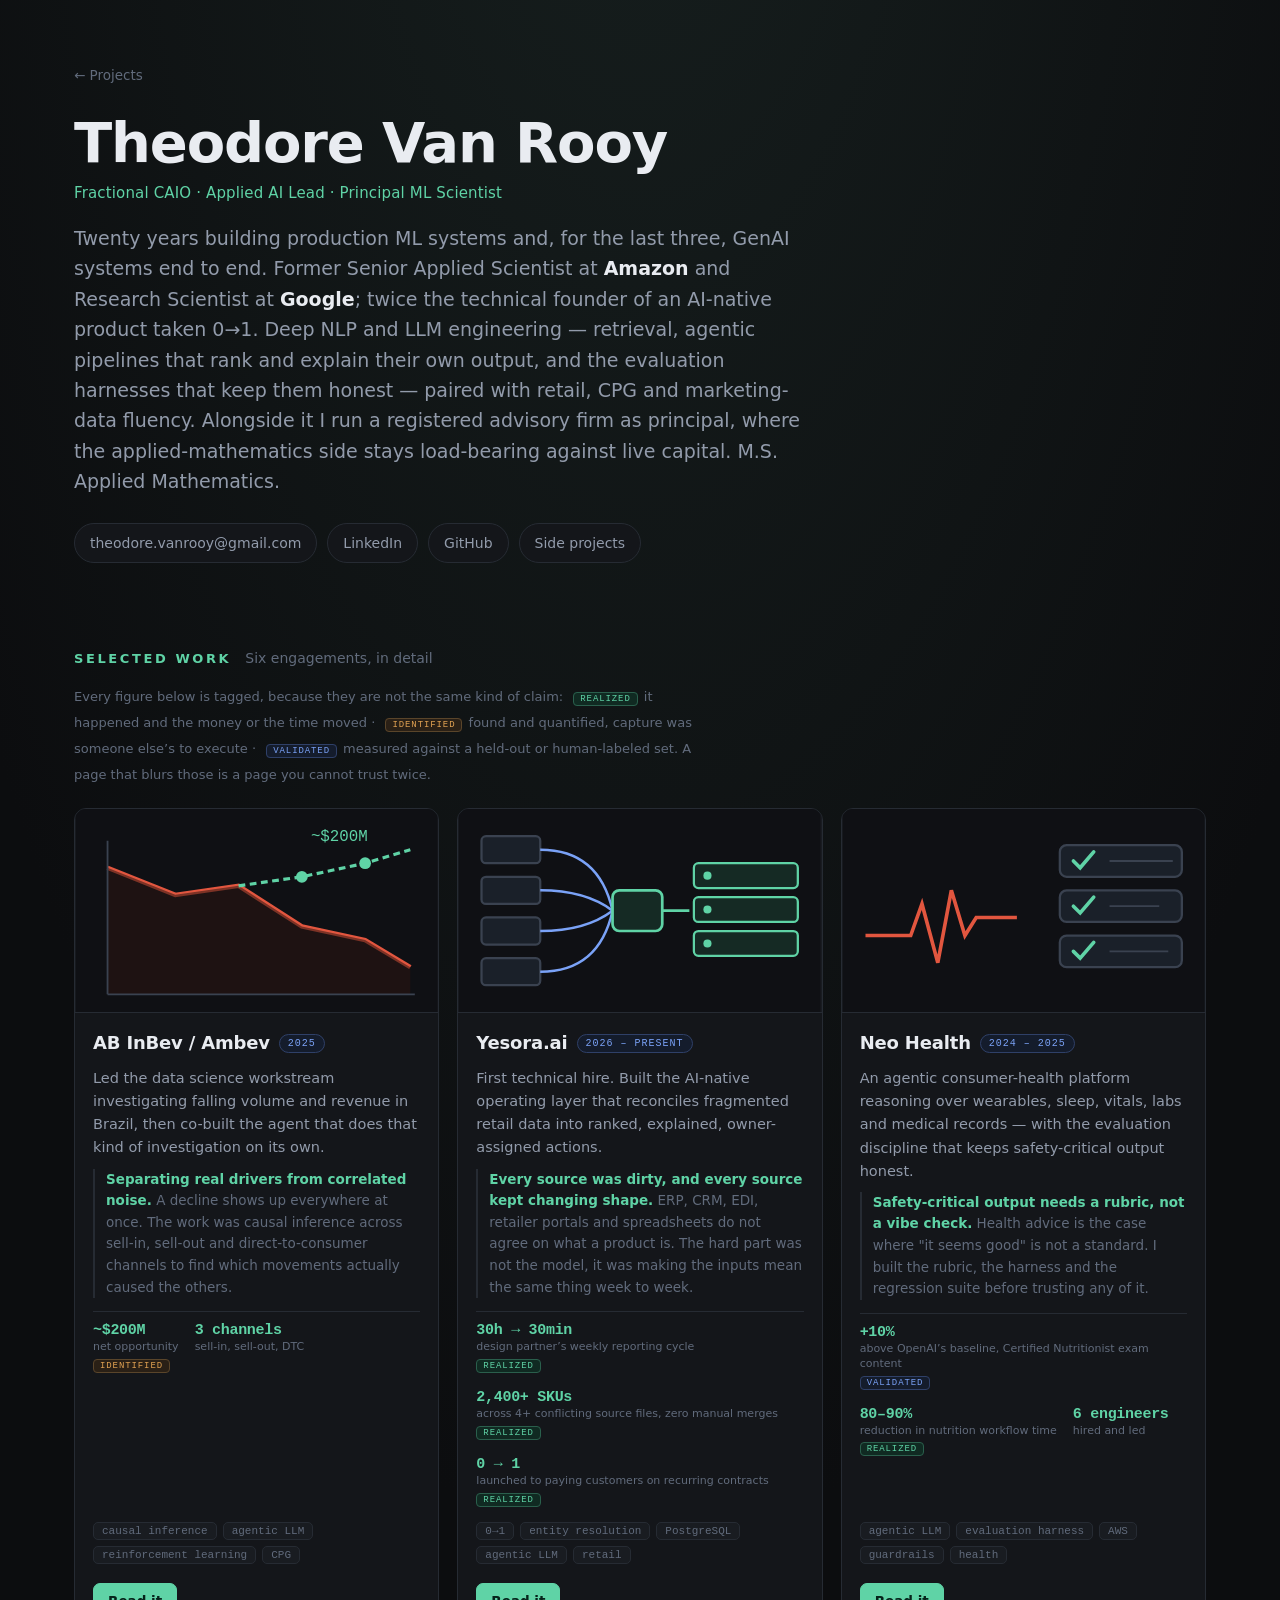
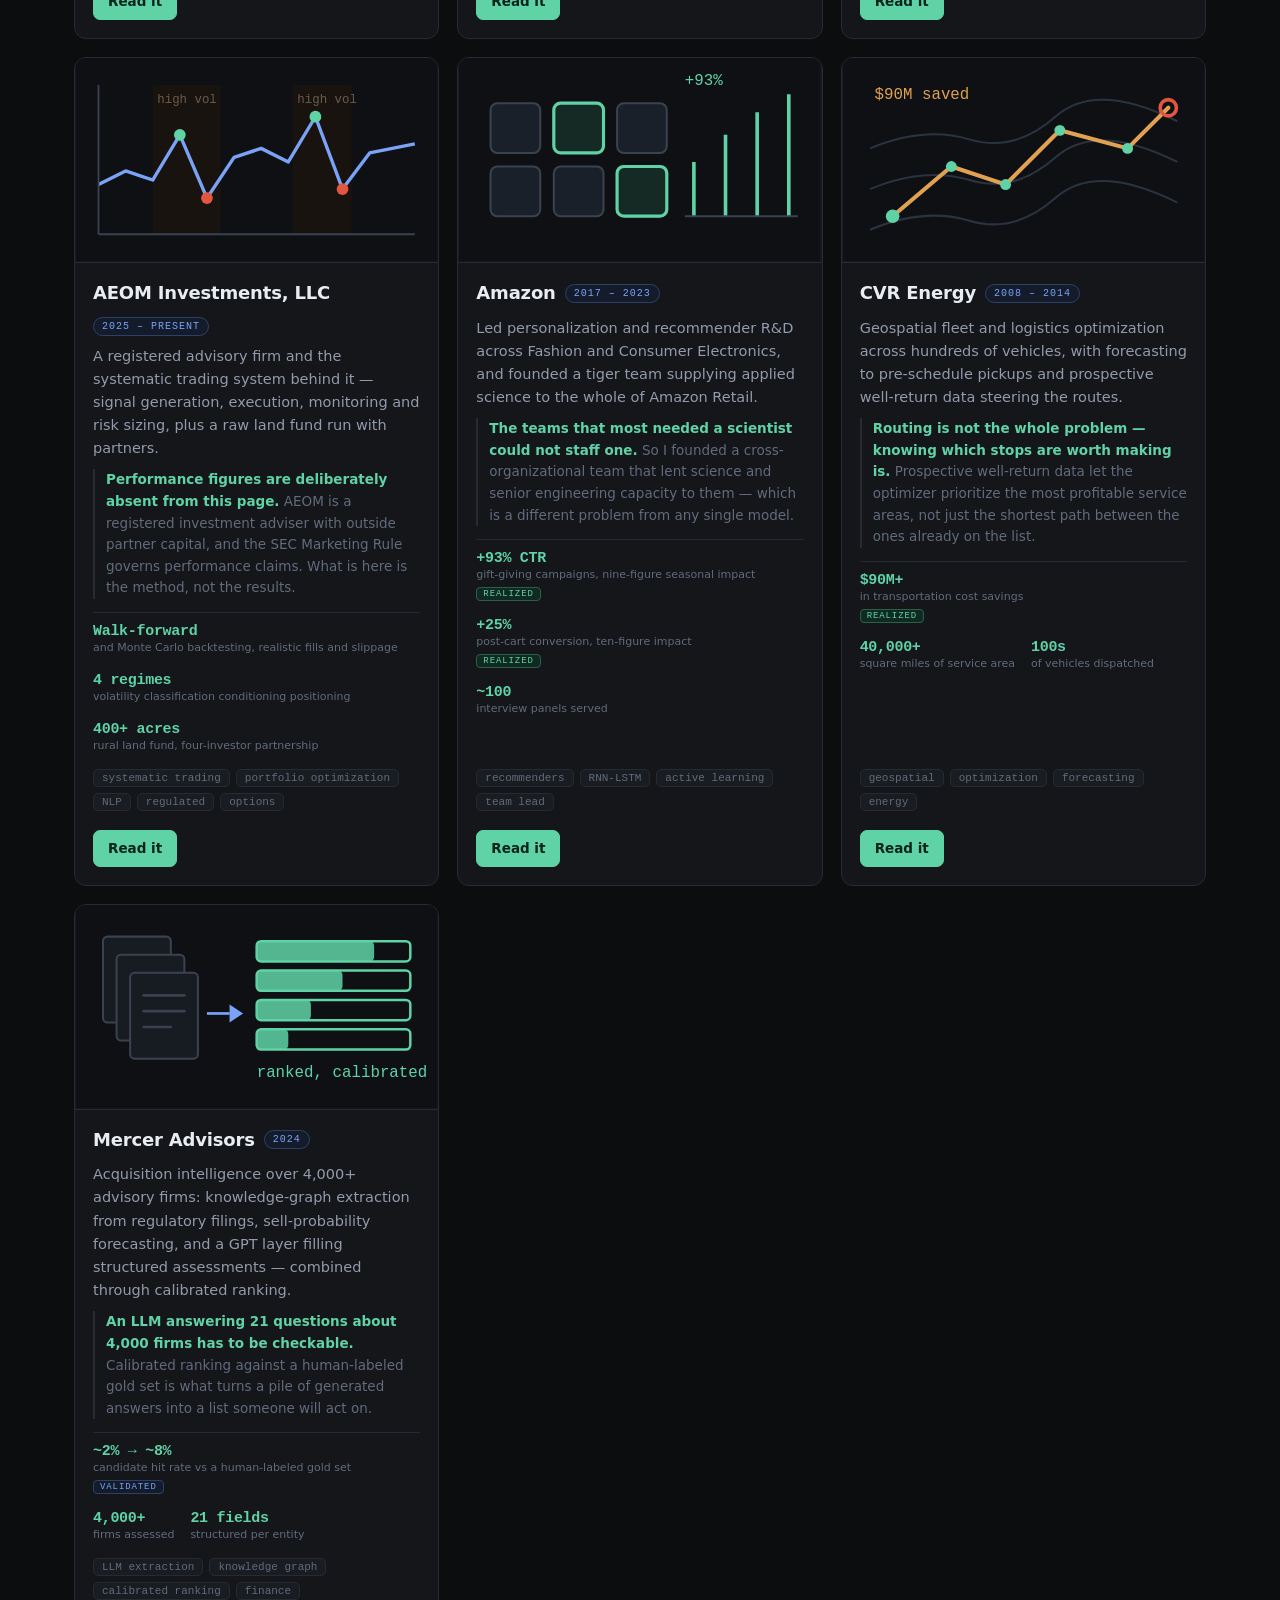
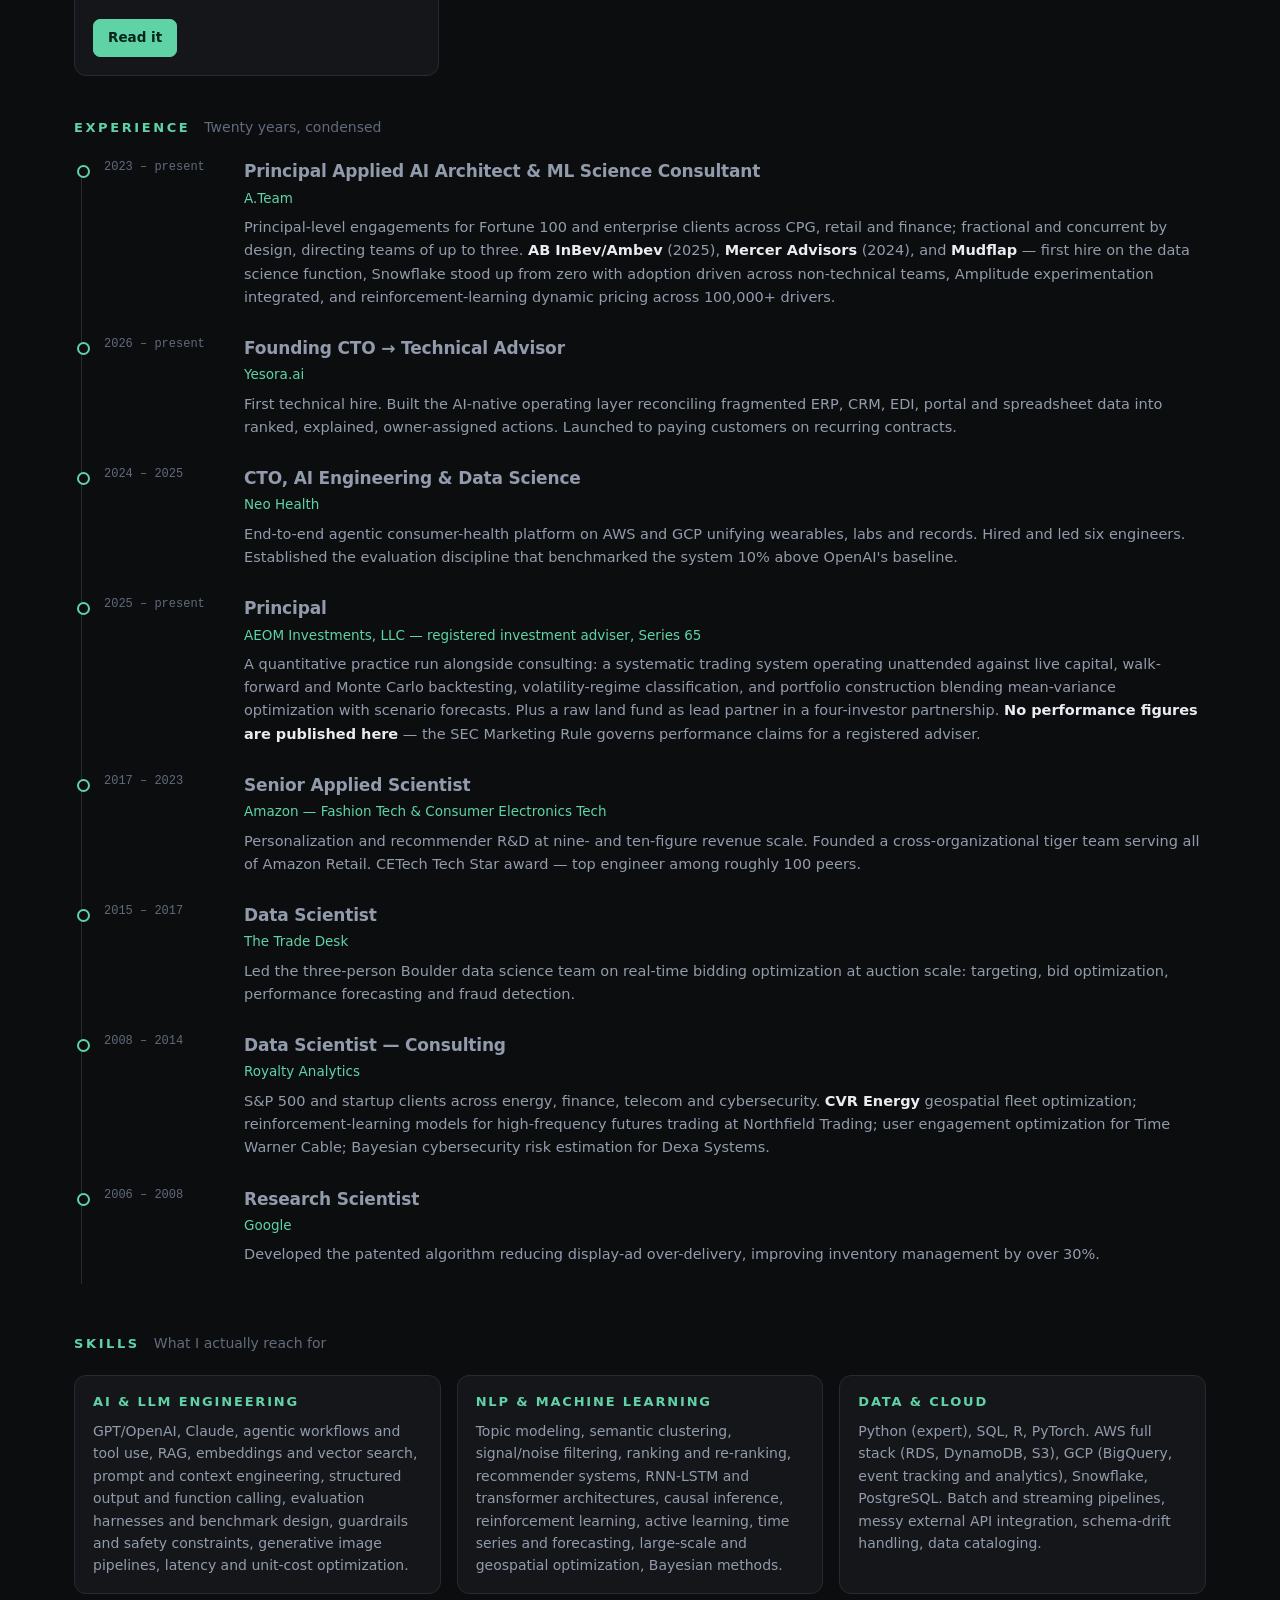
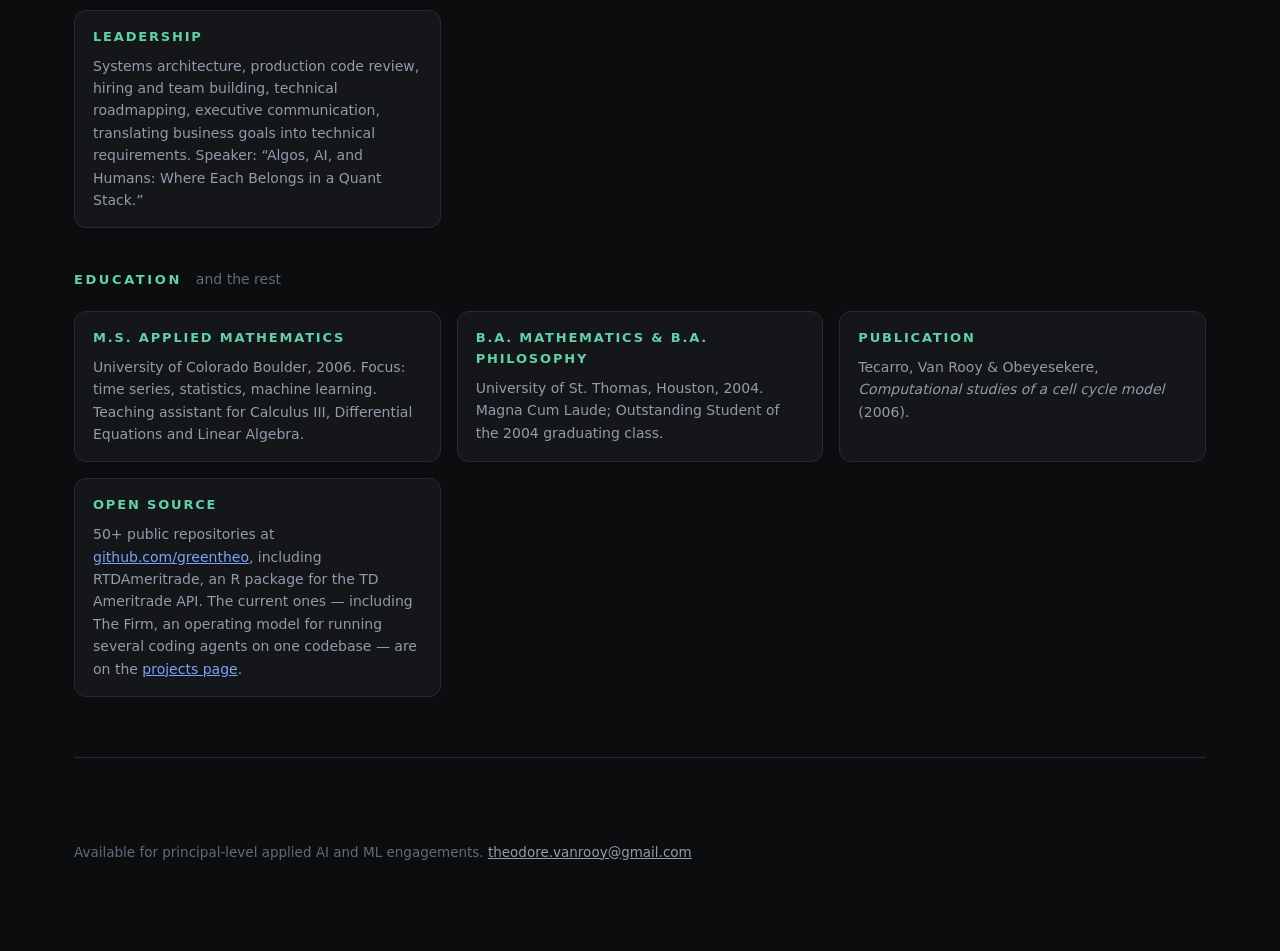
==== commit 454e30a8: "Correct the AEOM entity name and start year The firm's registered name is AEOM Investments, LLC; the" ====
--- a/work/index.html
+++ b/work/index.html
@@ -80,10 +80,10 @@
       </div>
     </li>
     <li>
-      <div class="when">2024 &ndash; present</div>
+      <div class="when">2025 &ndash; present</div>
       <div class="what">
         <h3>Principal</h3>
-        <p class="org">AEOM Investment Advisors LLC &mdash; registered investment adviser, Series 65</p>
+        <p class="org">AEOM Investments, LLC &mdash; registered investment adviser, Series 65</p>
         <p>A quantitative practice run alongside consulting: a systematic trading system operating
           unattended against live capital, walk-forward and Monte Carlo backtesting, volatility-regime
           classification, and portfolio construction blending mean-variance optimization with scenario
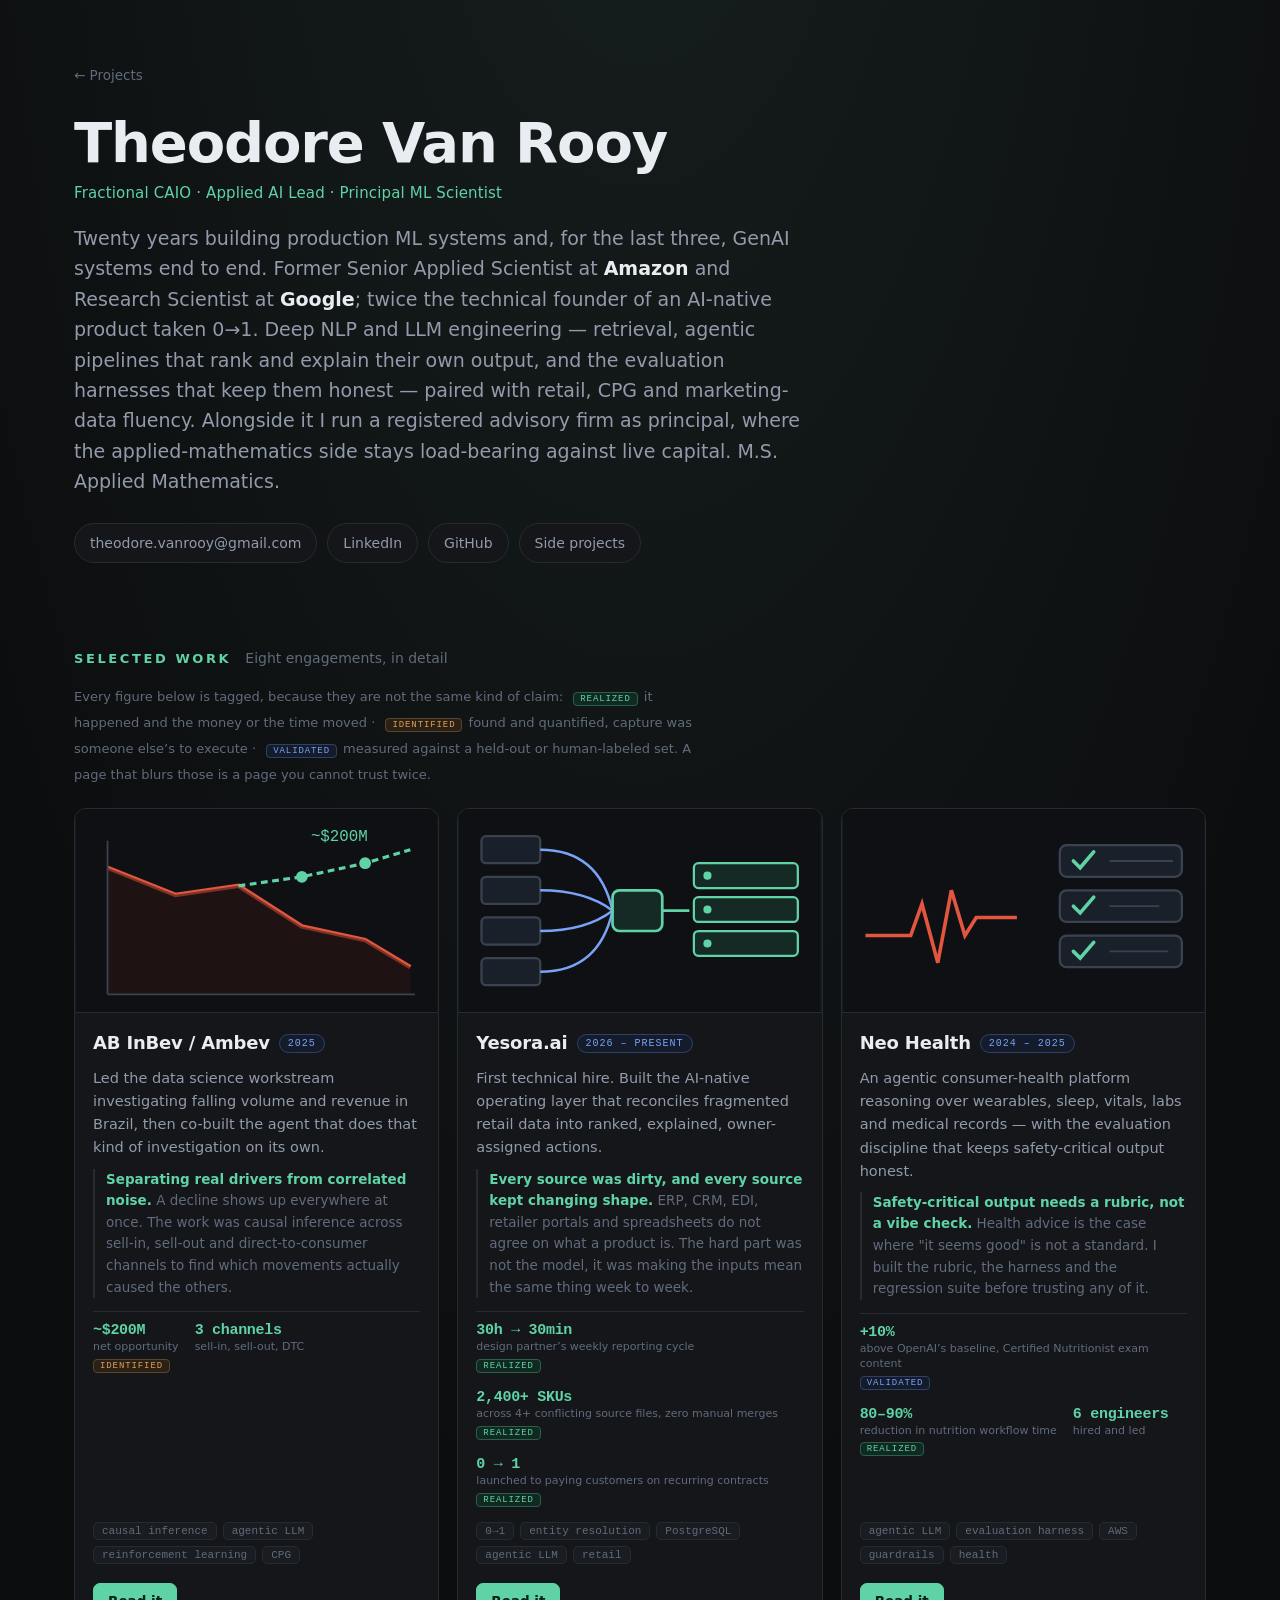
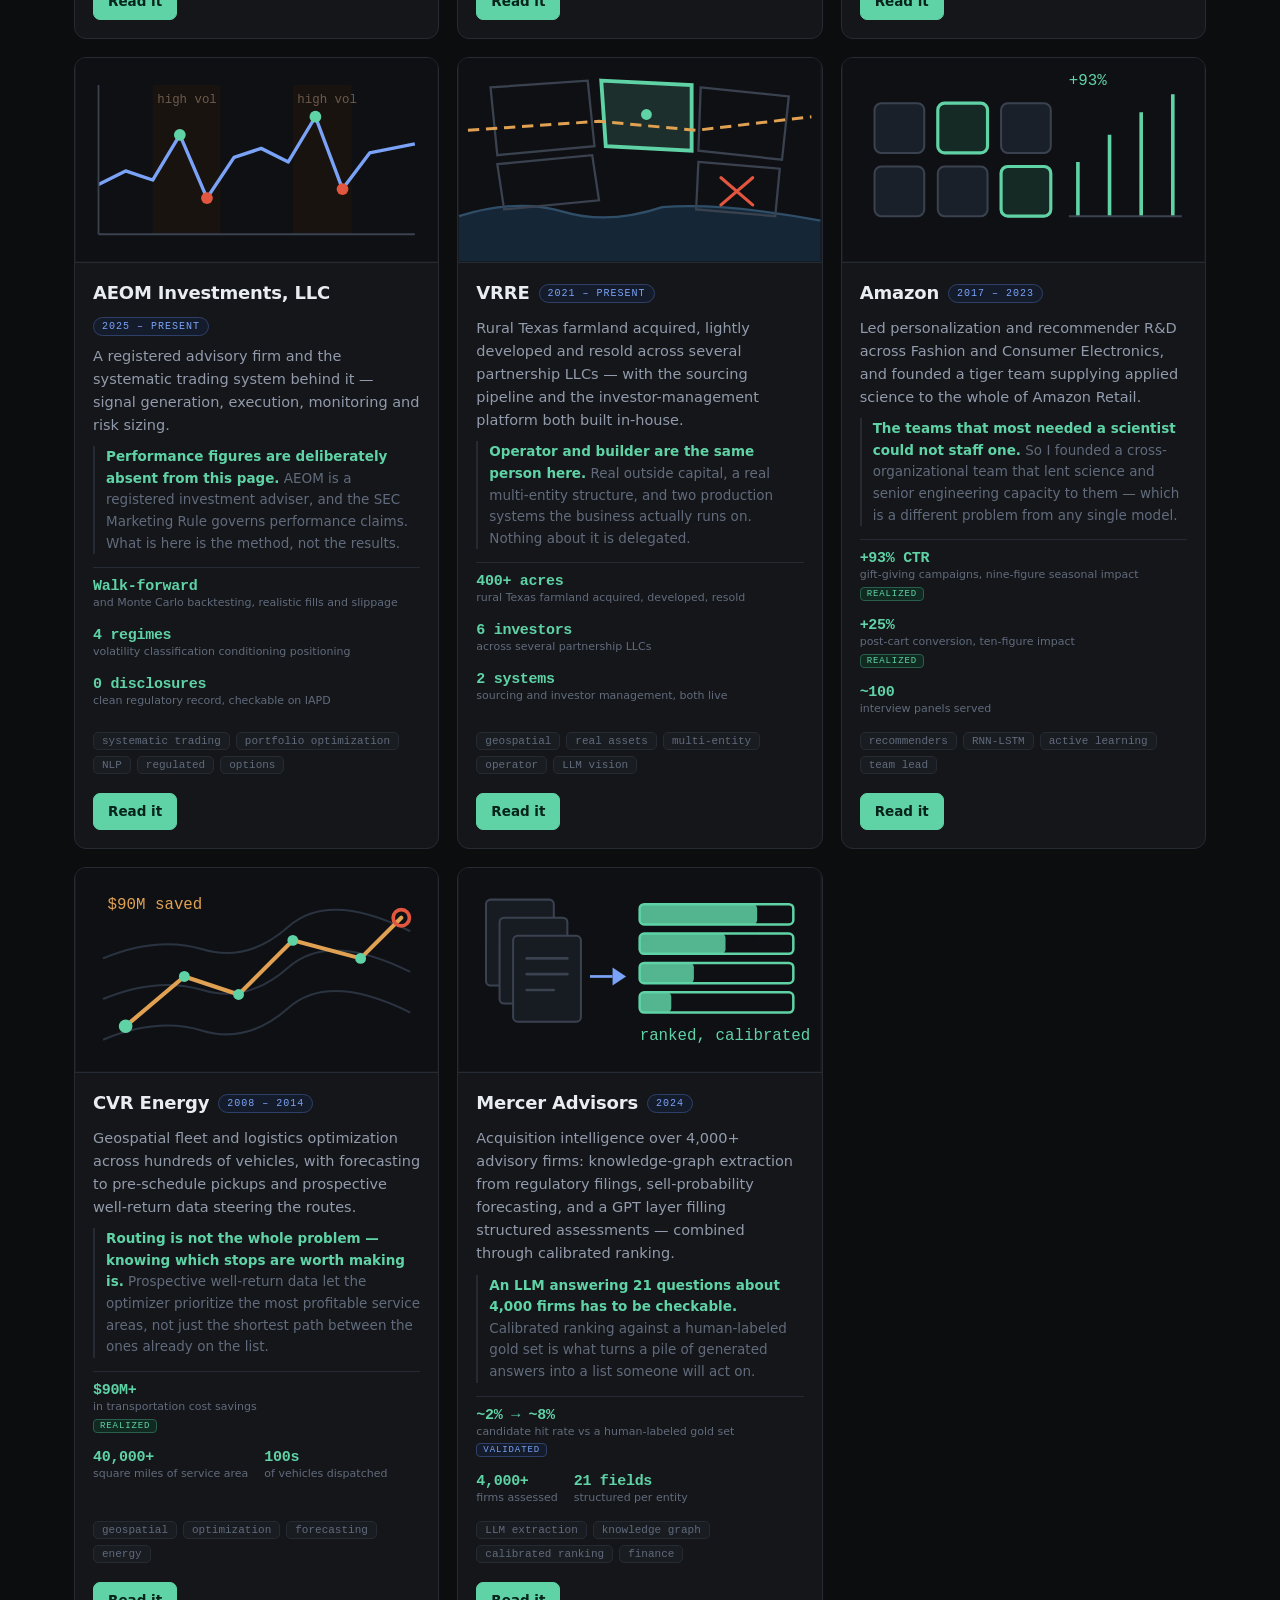
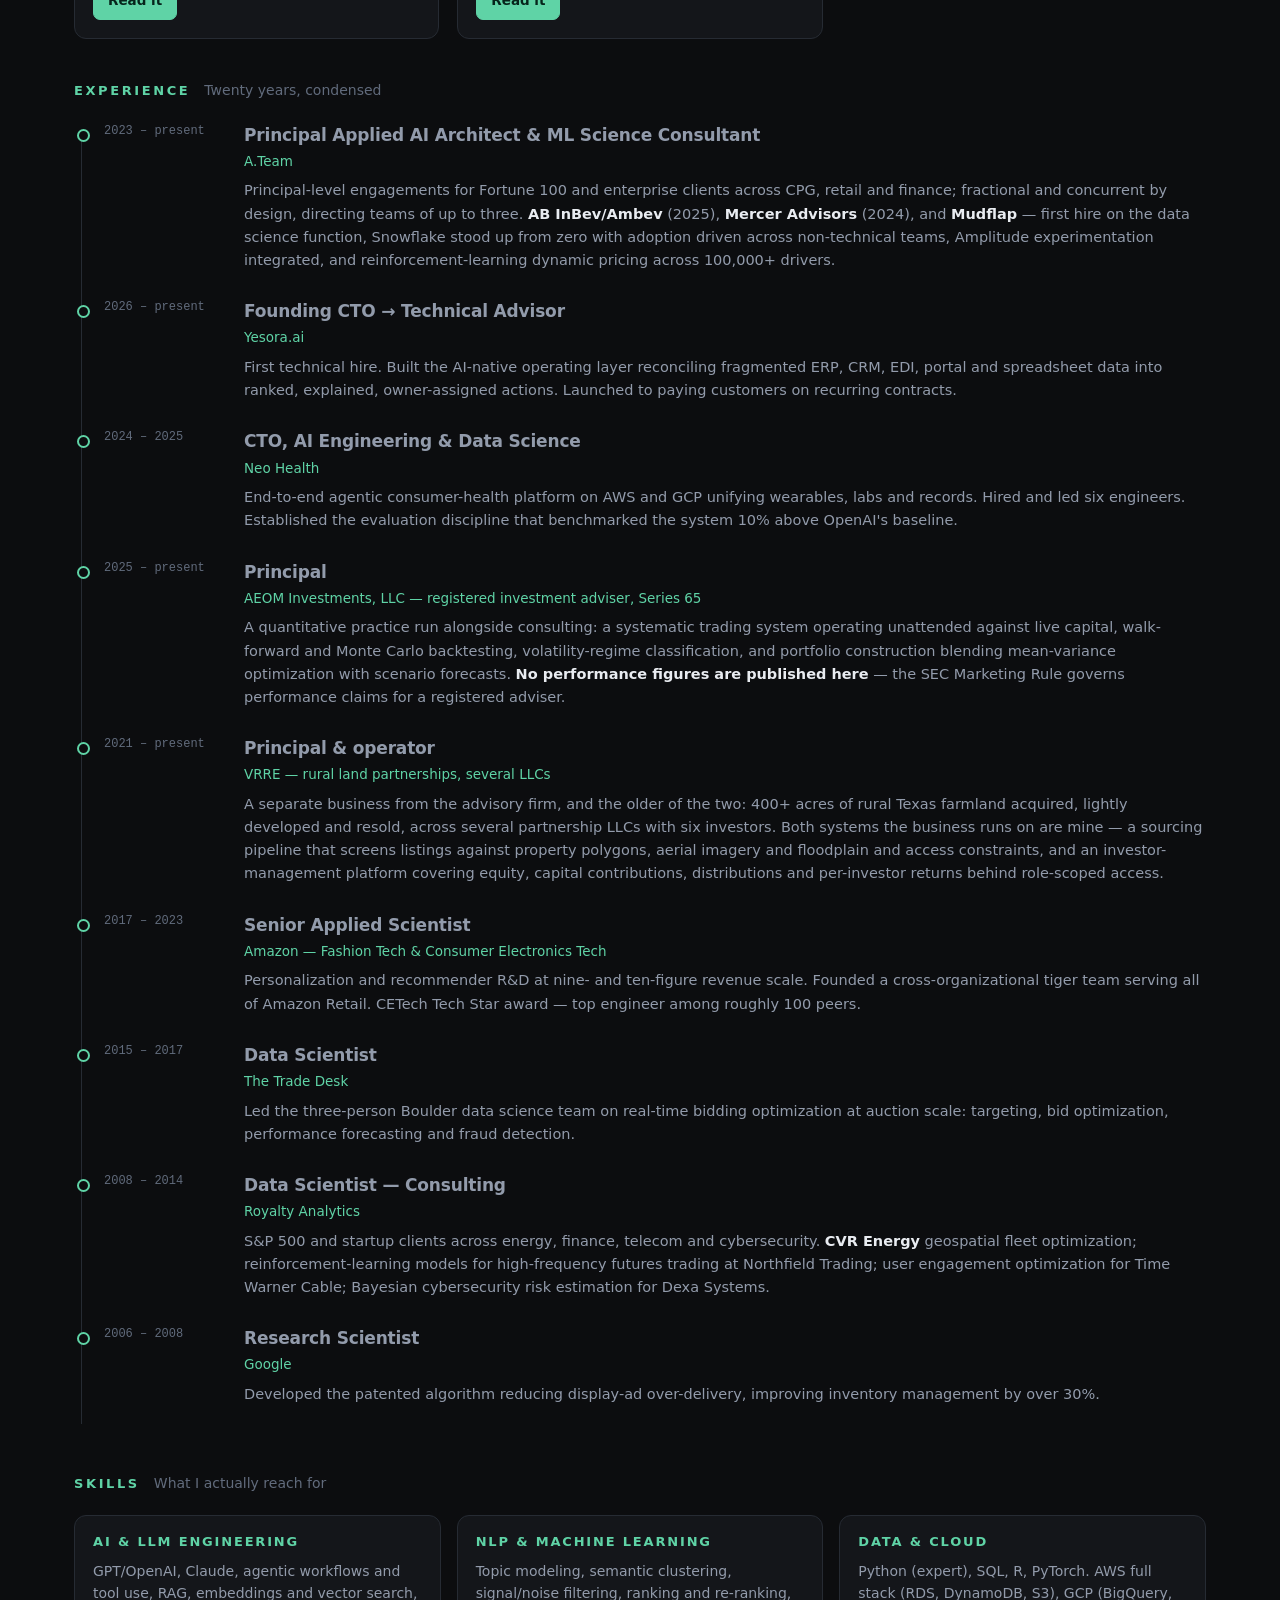
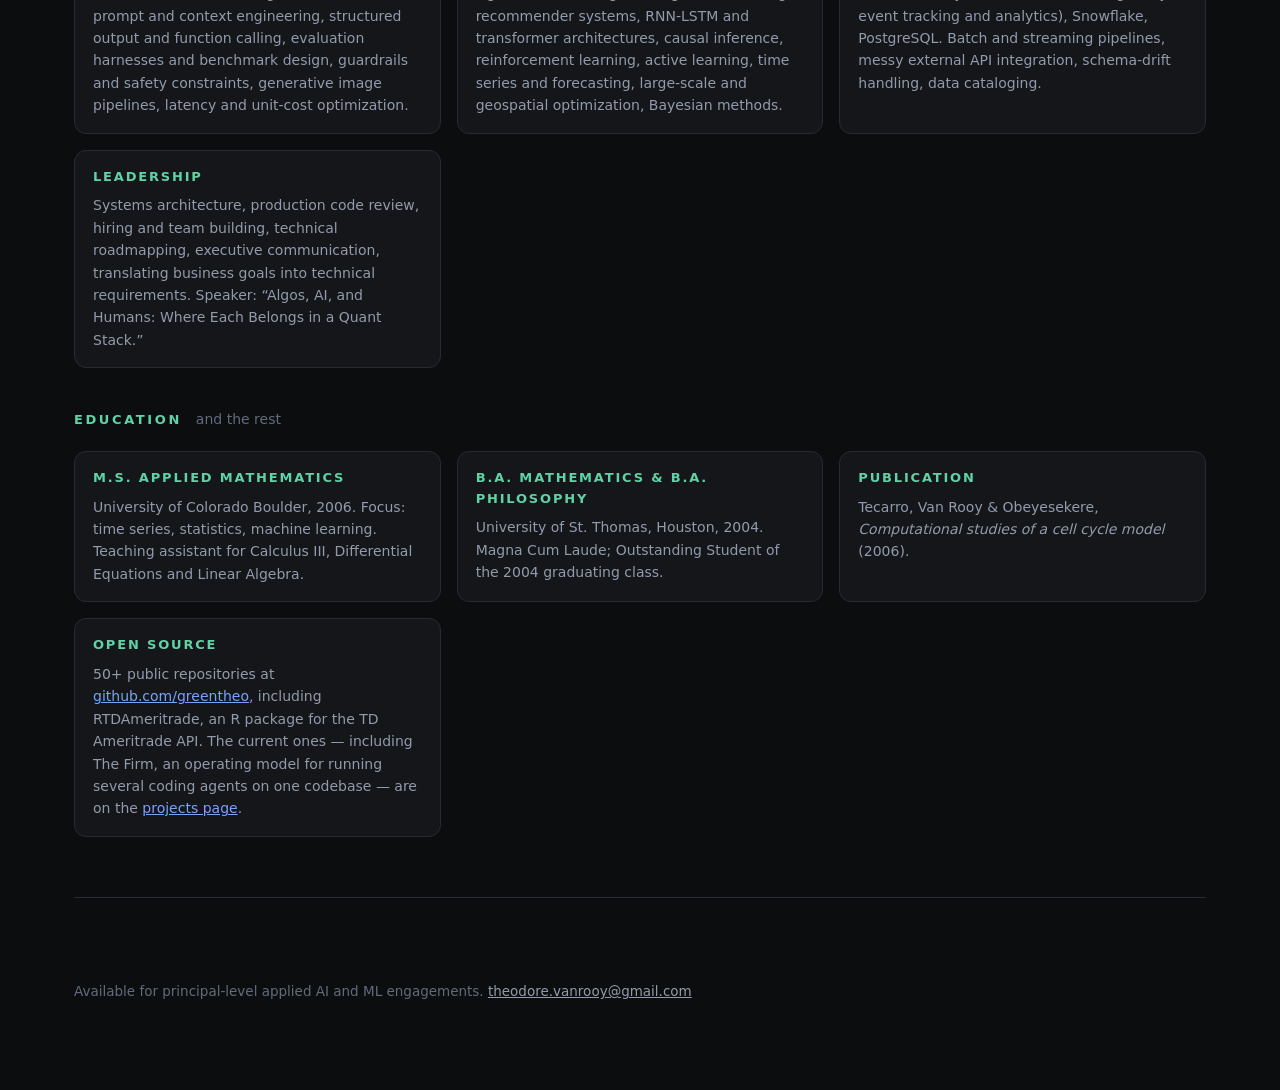
==== commit 6633d6a3: "Separate VRRE from AEOM across the work pages The land business and the advisory firm were presented" ====
--- a/work/index.html
+++ b/work/index.html
@@ -33,7 +33,7 @@
 </header>
 
 <section>
-  <div class="shead"><h2>Selected work</h2><p>Six engagements, in detail</p></div>
+  <div class="shead"><h2>Selected work</h2><p>Eight engagements, in detail</p></div>
   <p class="legend">Every figure below is tagged, because they are not the same kind of claim:
     <em class="claim realized">realized</em> it happened and the money or the time moved &middot;
     <em class="claim identified">identified</em> found and quantified, capture was someone
@@ -87,9 +87,22 @@
         <p>A quantitative practice run alongside consulting: a systematic trading system operating
           unattended against live capital, walk-forward and Monte Carlo backtesting, volatility-regime
           classification, and portfolio construction blending mean-variance optimization with scenario
-          forecasts. Plus a raw land fund as lead partner in a four-investor partnership.
+          forecasts.
           <b>No performance figures are published here</b> &mdash; the SEC Marketing Rule governs
           performance claims for a registered adviser.</p>
+      </div>
+    </li>
+    <li>
+      <div class="when">2021 &ndash; present</div>
+      <div class="what">
+        <h3>Principal &amp; operator</h3>
+        <p class="org">VRRE &mdash; rural land partnerships, several LLCs</p>
+        <p>A separate business from the advisory firm, and the older of the two: 400+ acres of rural
+          Texas farmland acquired, lightly developed and resold, across several partnership LLCs with
+          six investors. Both systems the business runs on are mine &mdash; a sourcing pipeline that
+          screens listings against property polygons, aerial imagery and floodplain and access
+          constraints, and an investor-management platform covering equity, capital contributions,
+          distributions and per-investor returns behind role-scoped access.</p>
       </div>
     </li>
     <li>
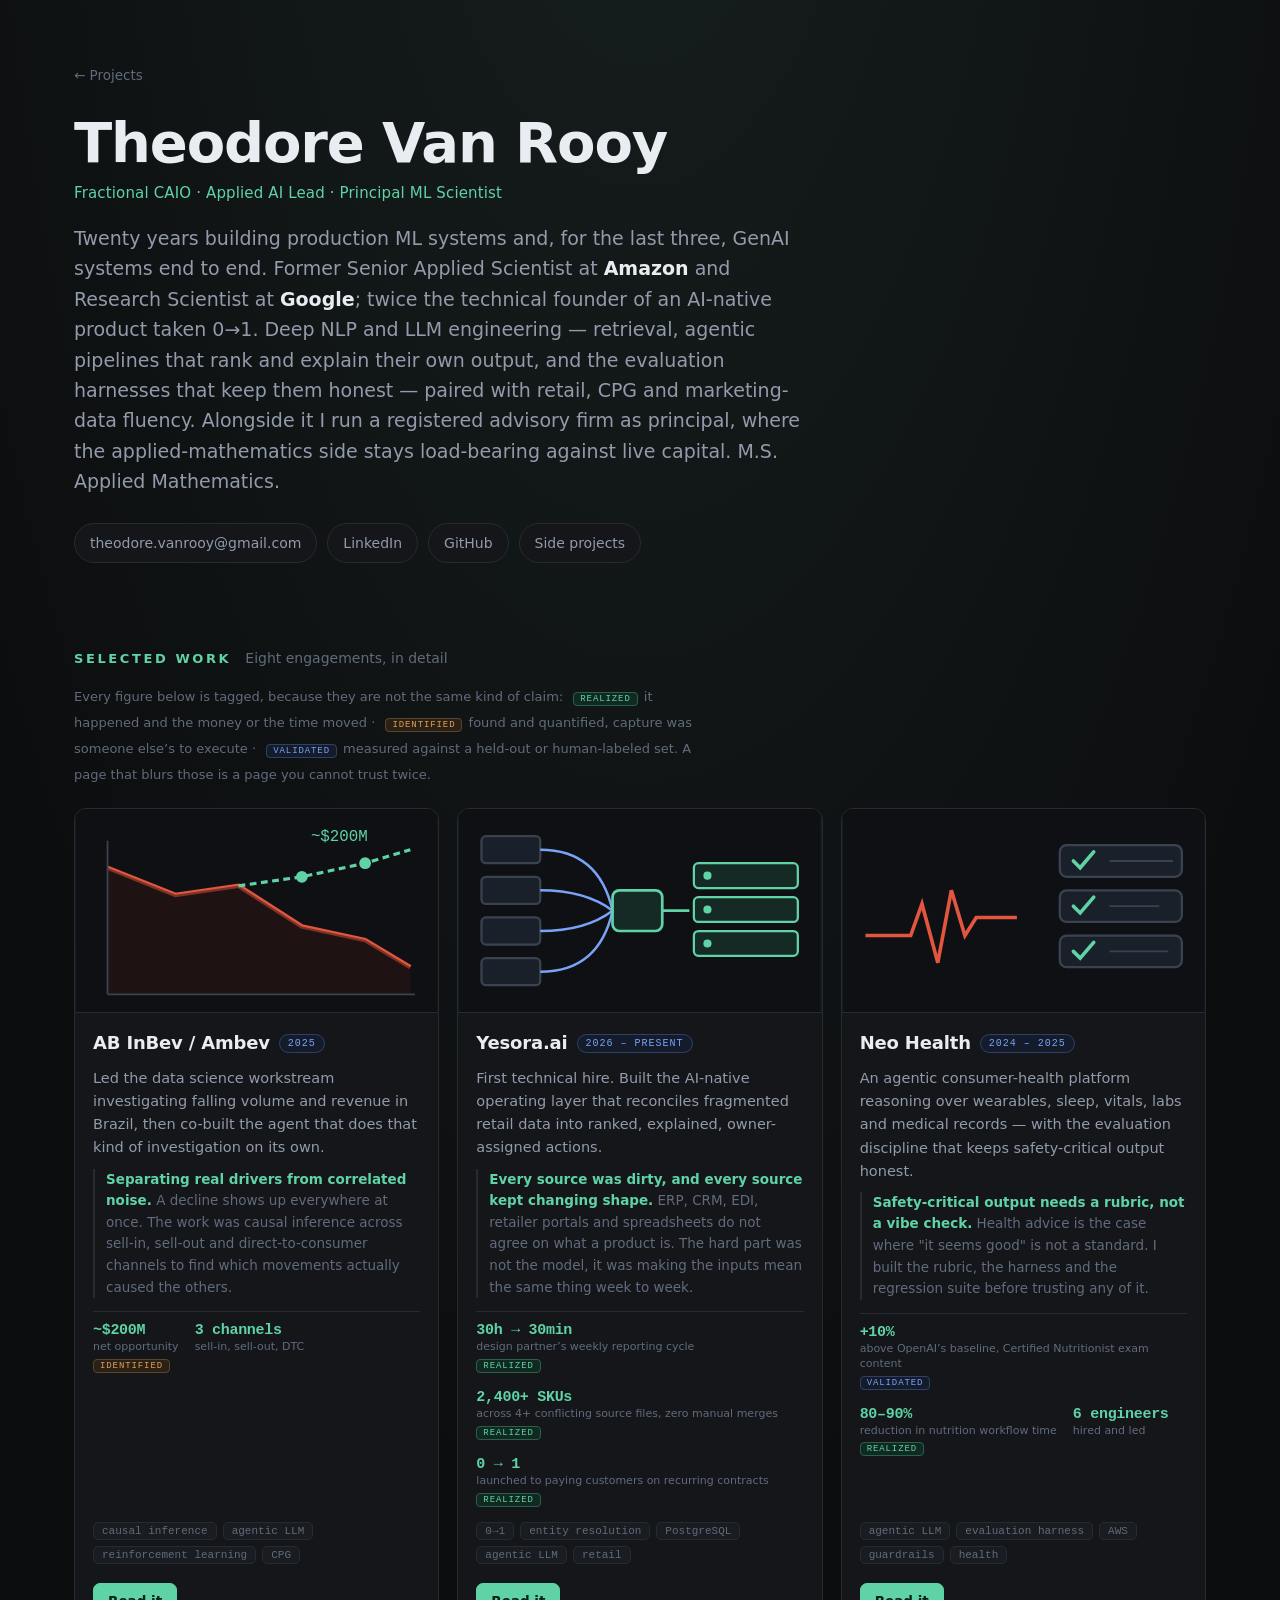
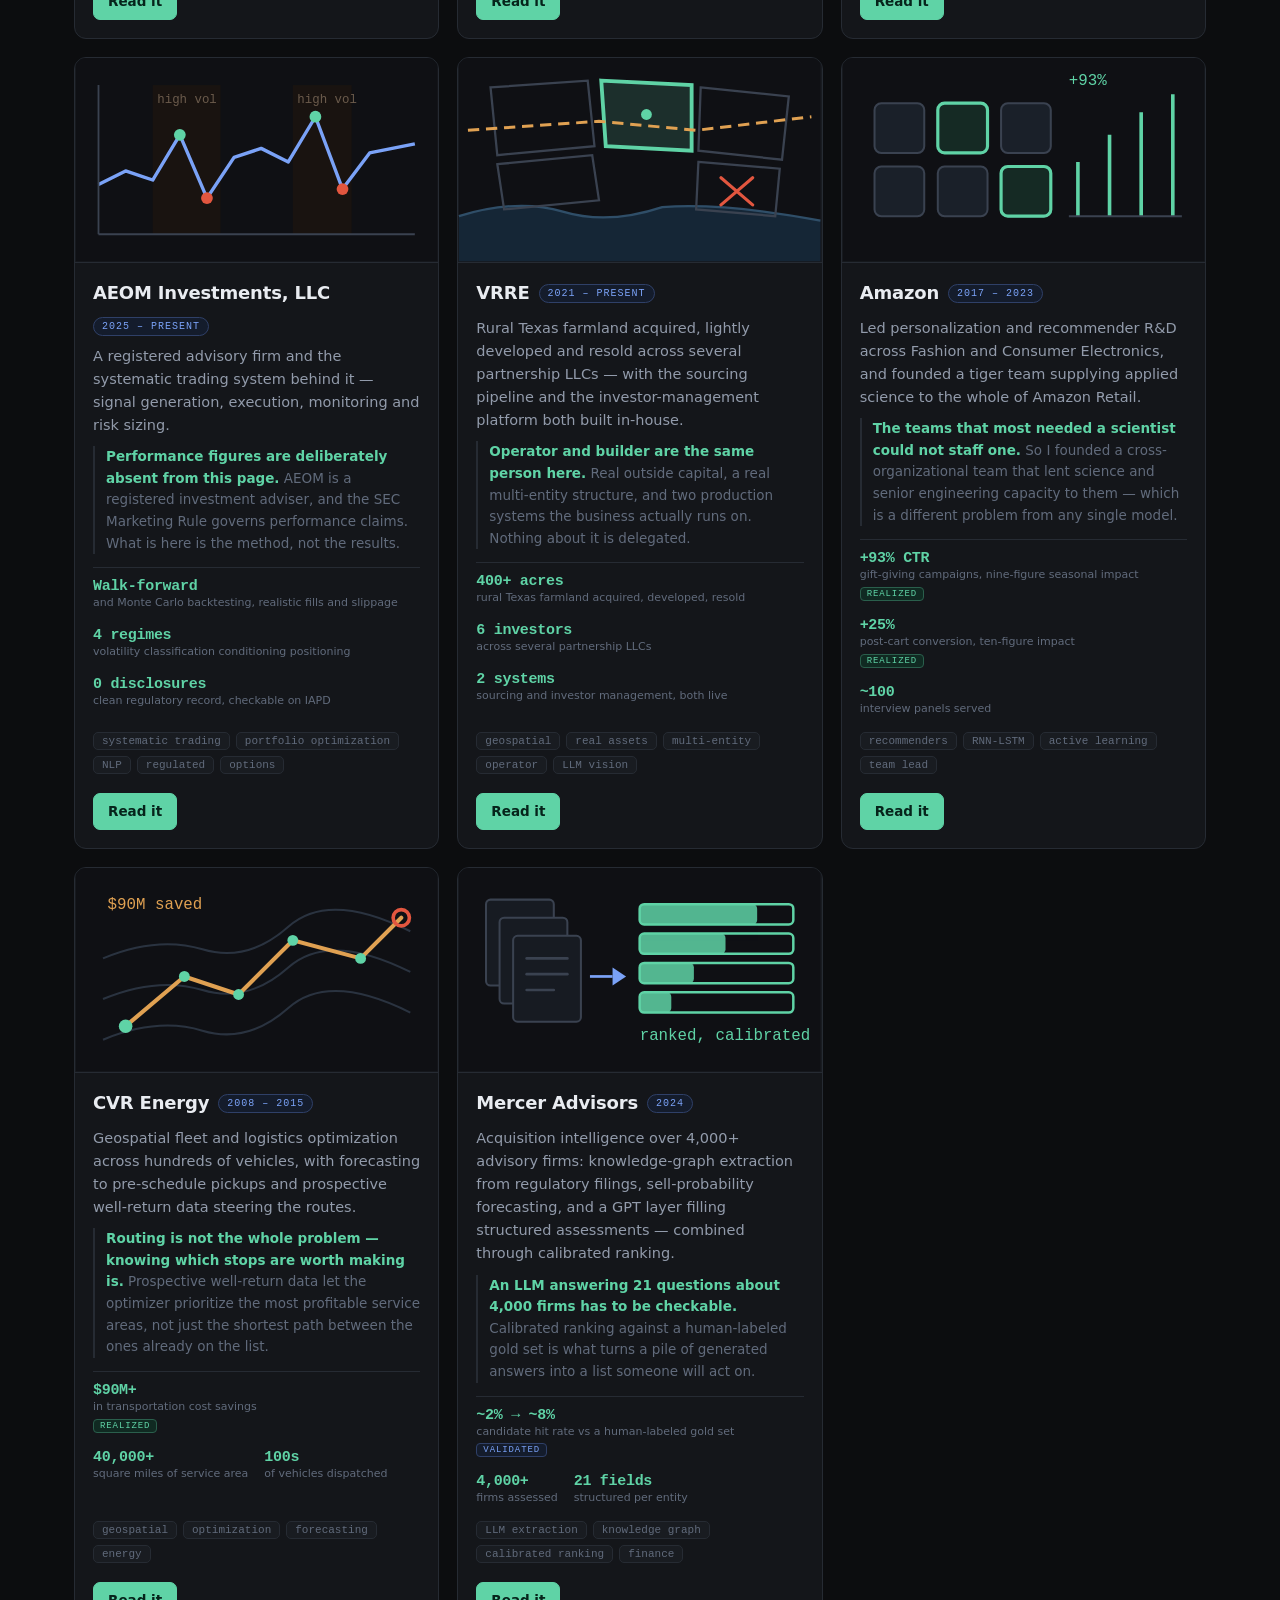
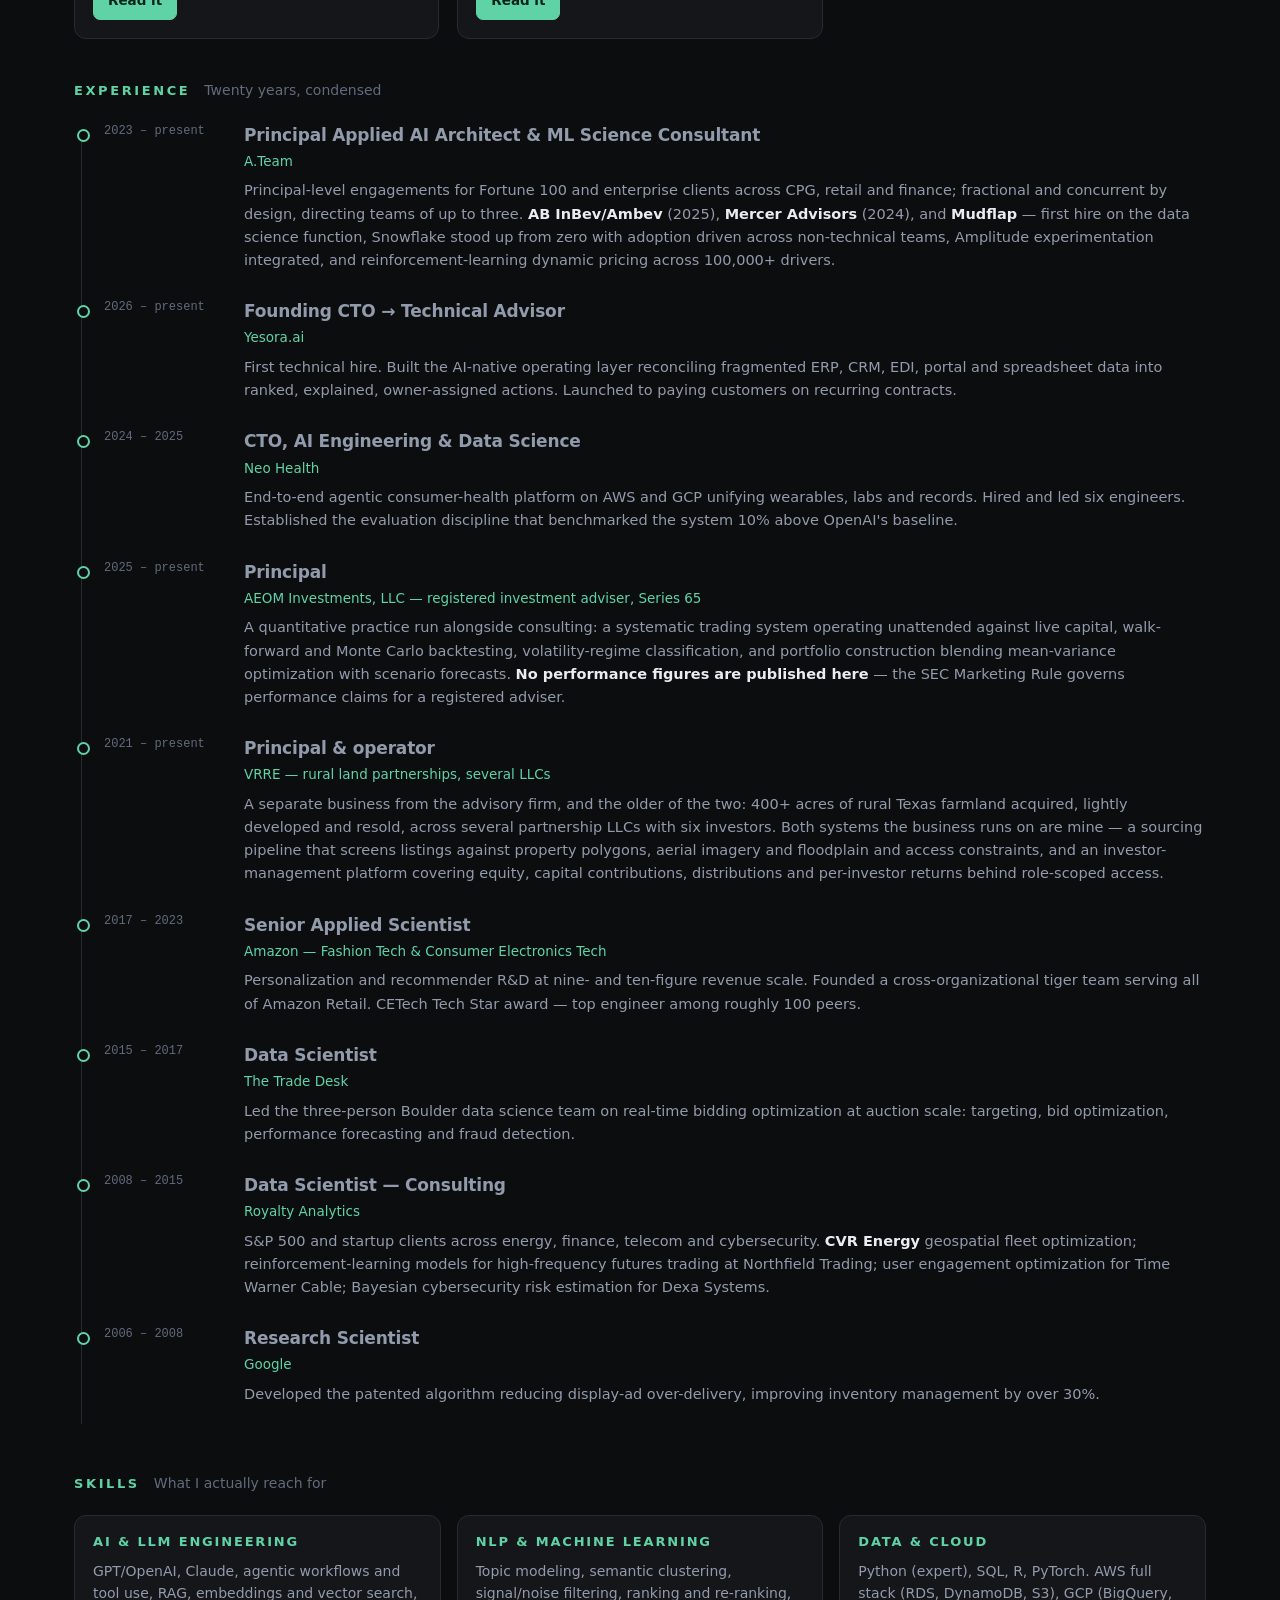
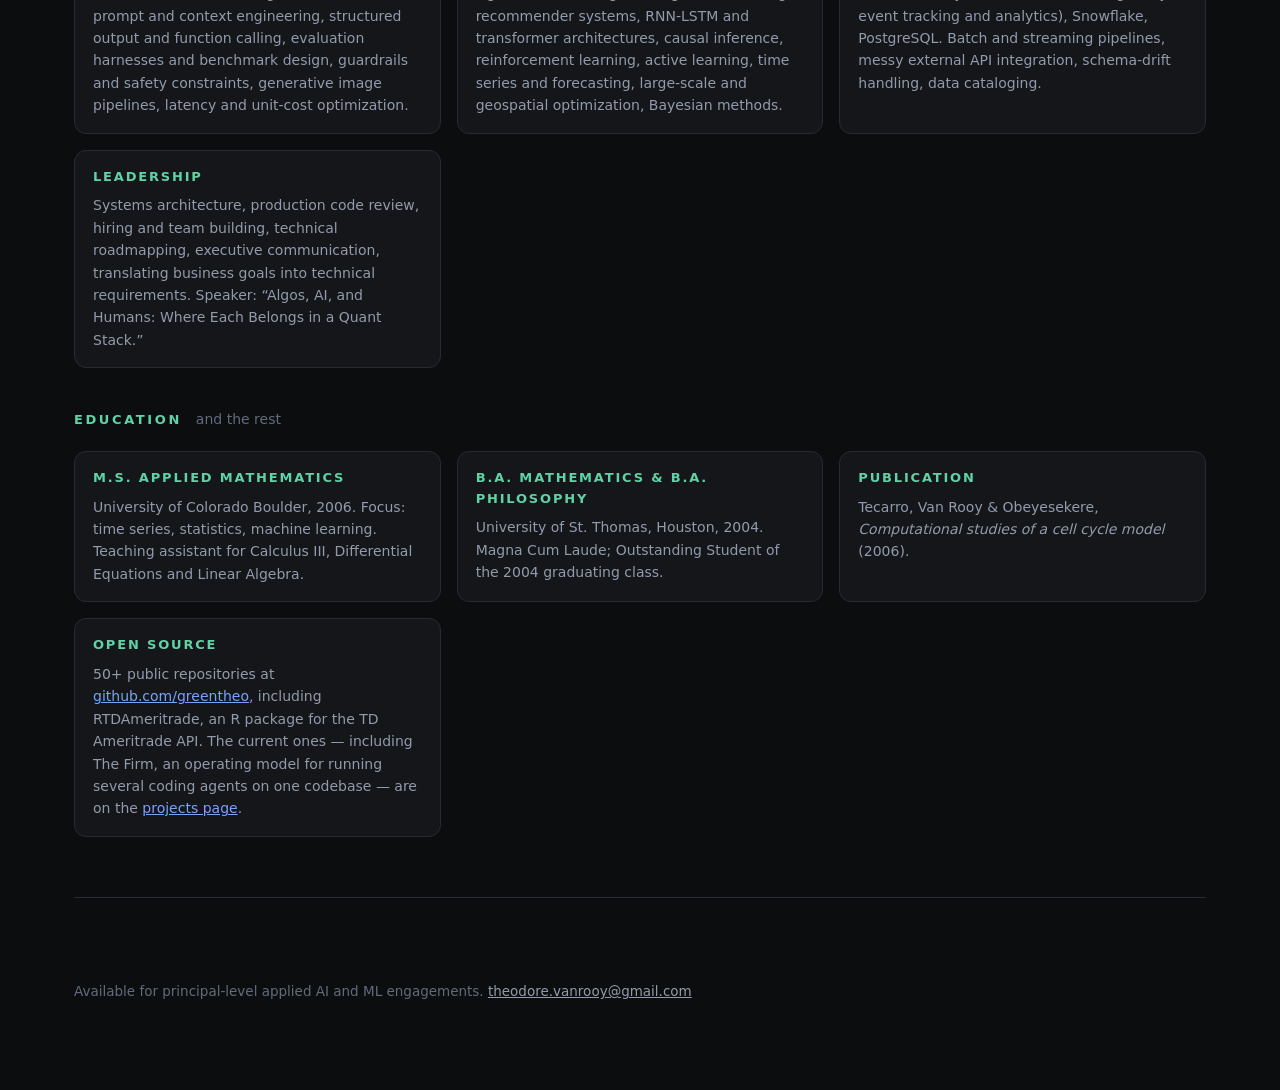
==== commit e9ffa375: "Correct the Royalty Analytics tenure to 2008-2015 The pages read 2008-2014, taken from the career in" ====
--- a/work/index.html
+++ b/work/index.html
@@ -125,7 +125,7 @@
       </div>
     </li>
     <li>
-      <div class="when">2008 &ndash; 2014</div>
+      <div class="when">2008 &ndash; 2015</div>
       <div class="what">
         <h3>Data Scientist — Consulting</h3>
         <p class="org">Royalty Analytics</p>
